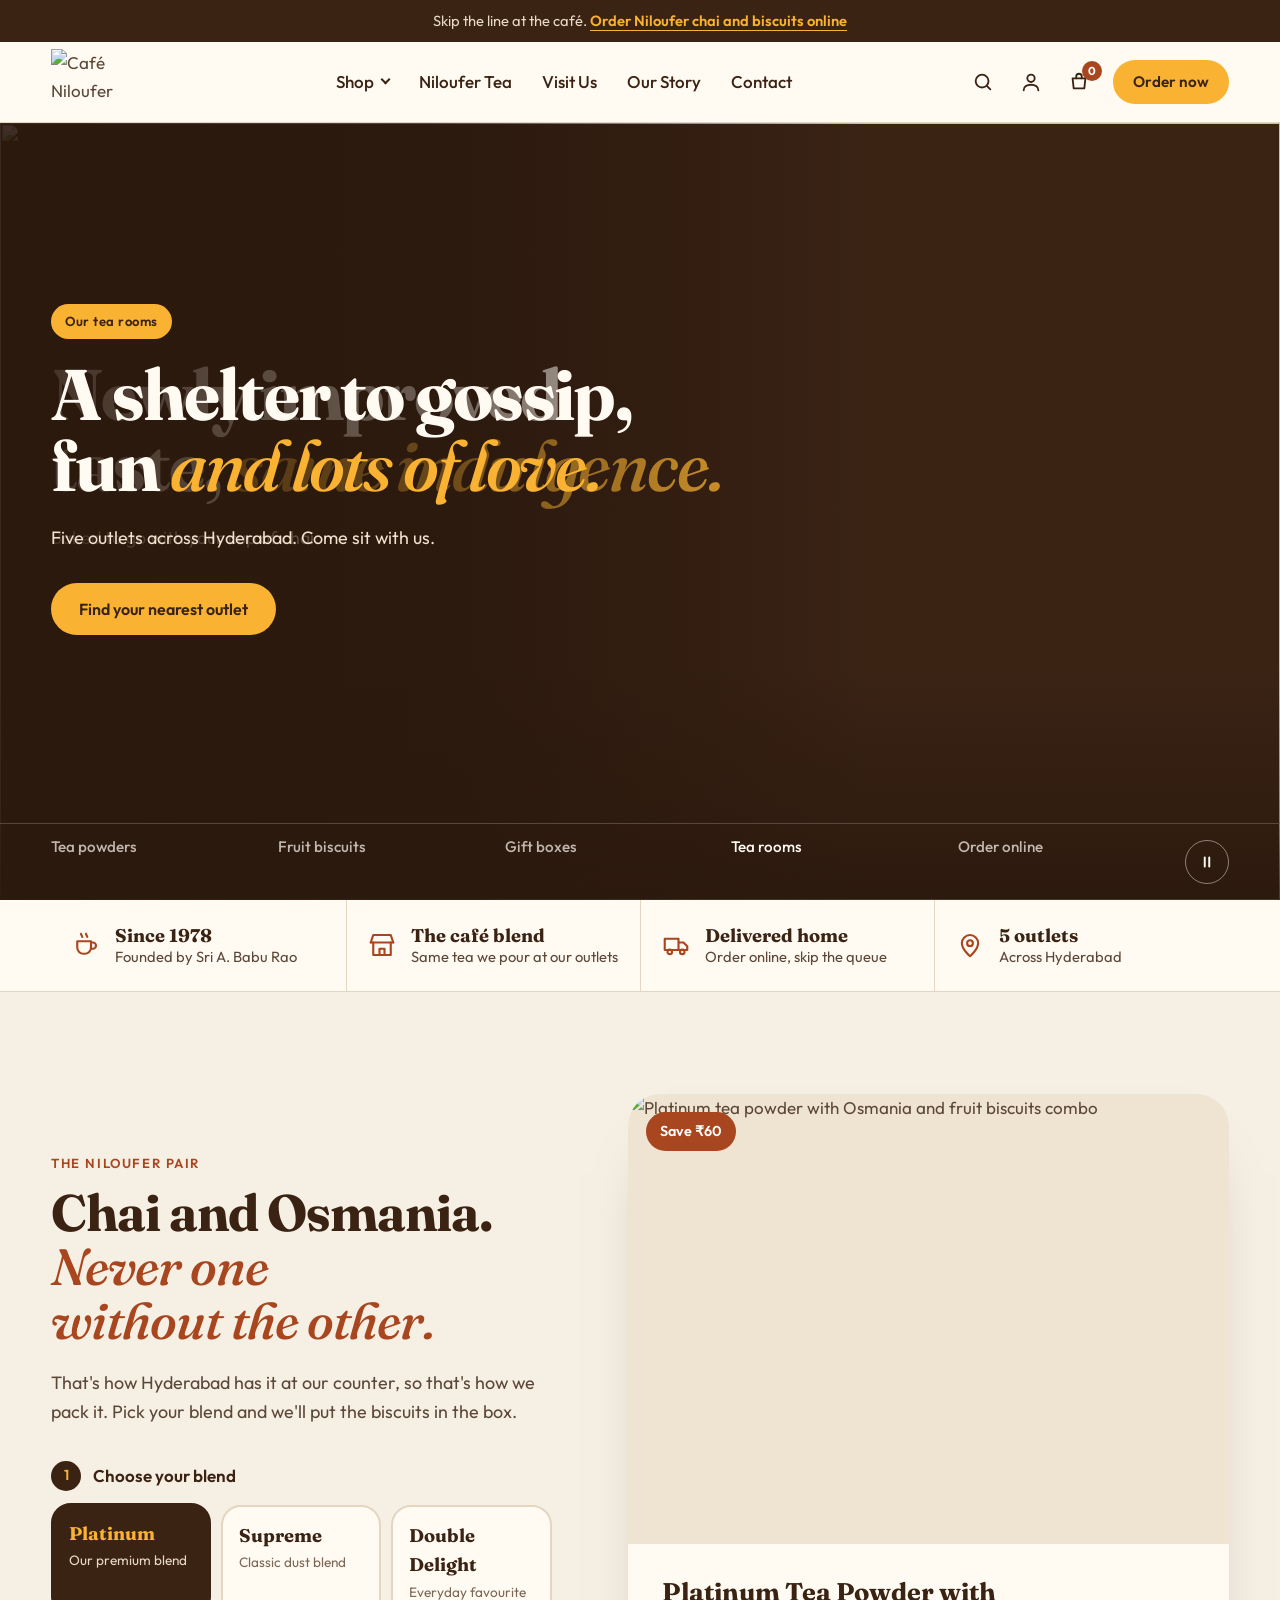
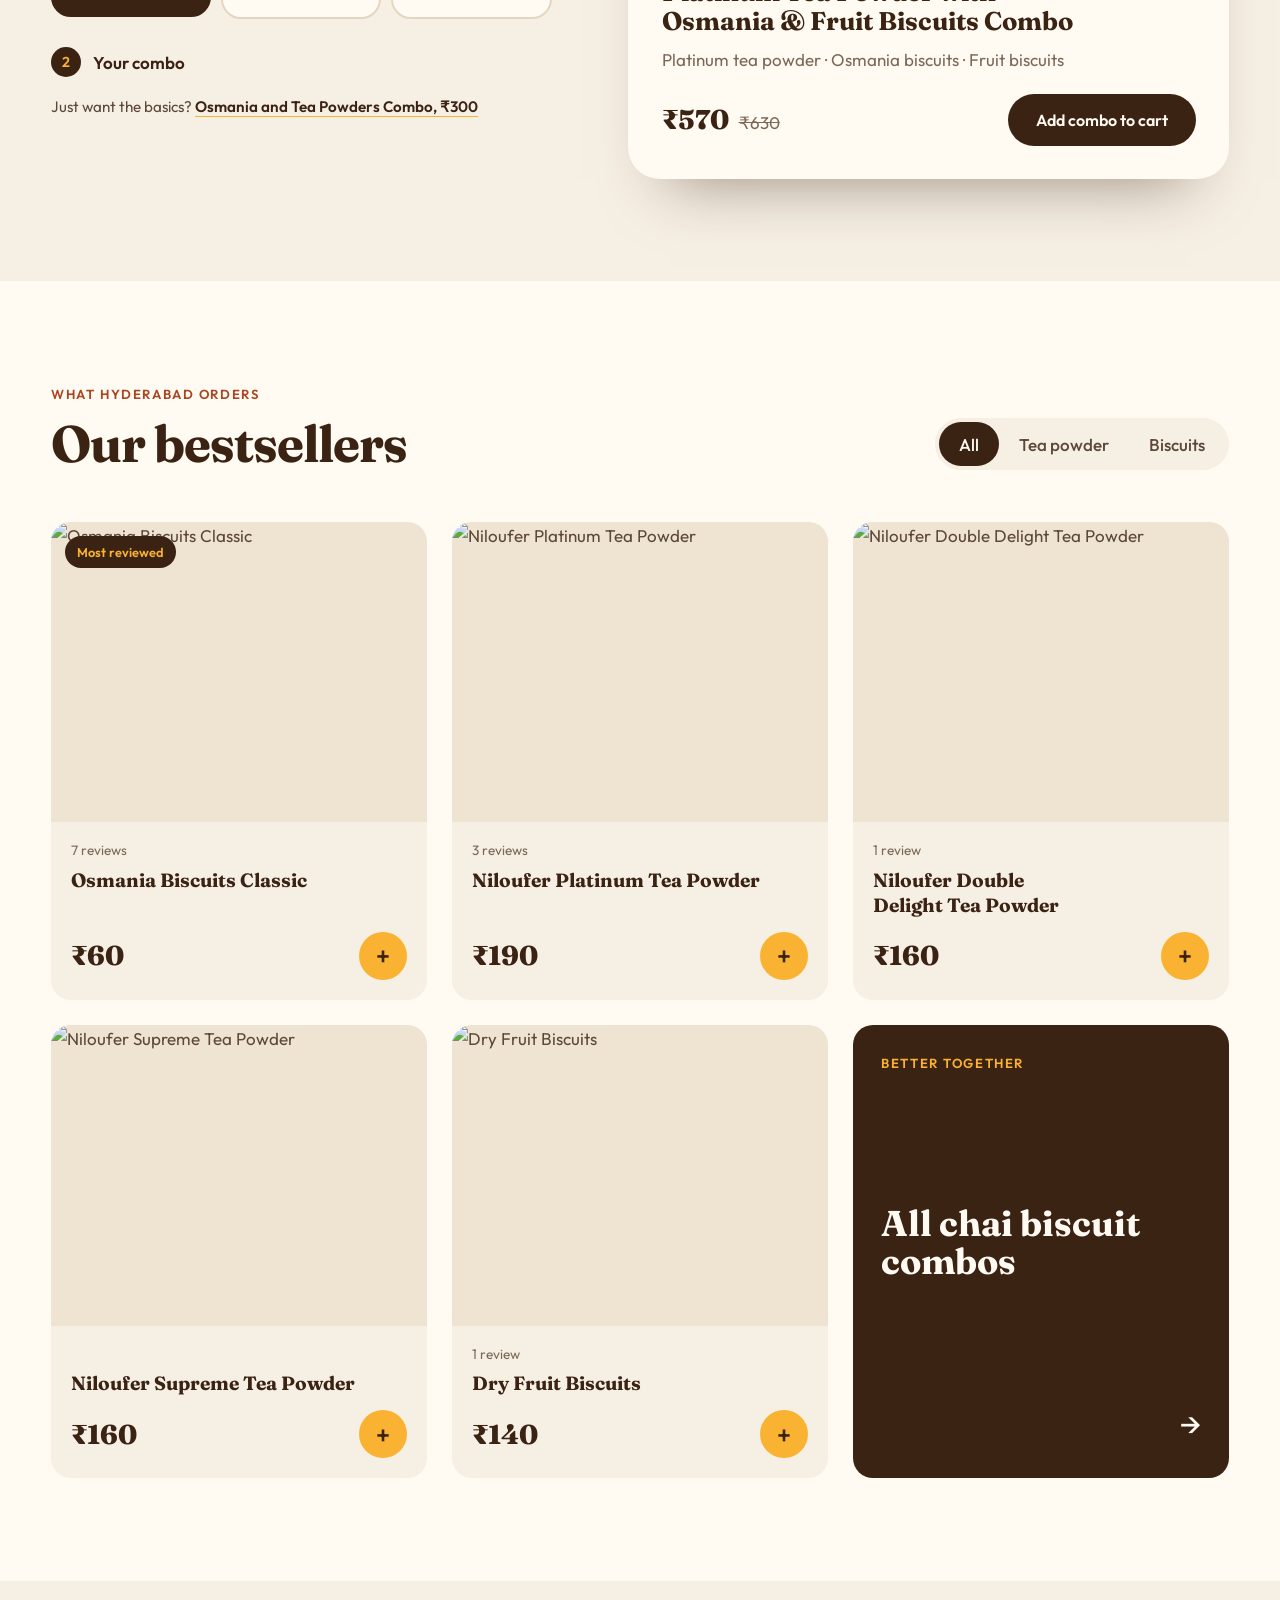
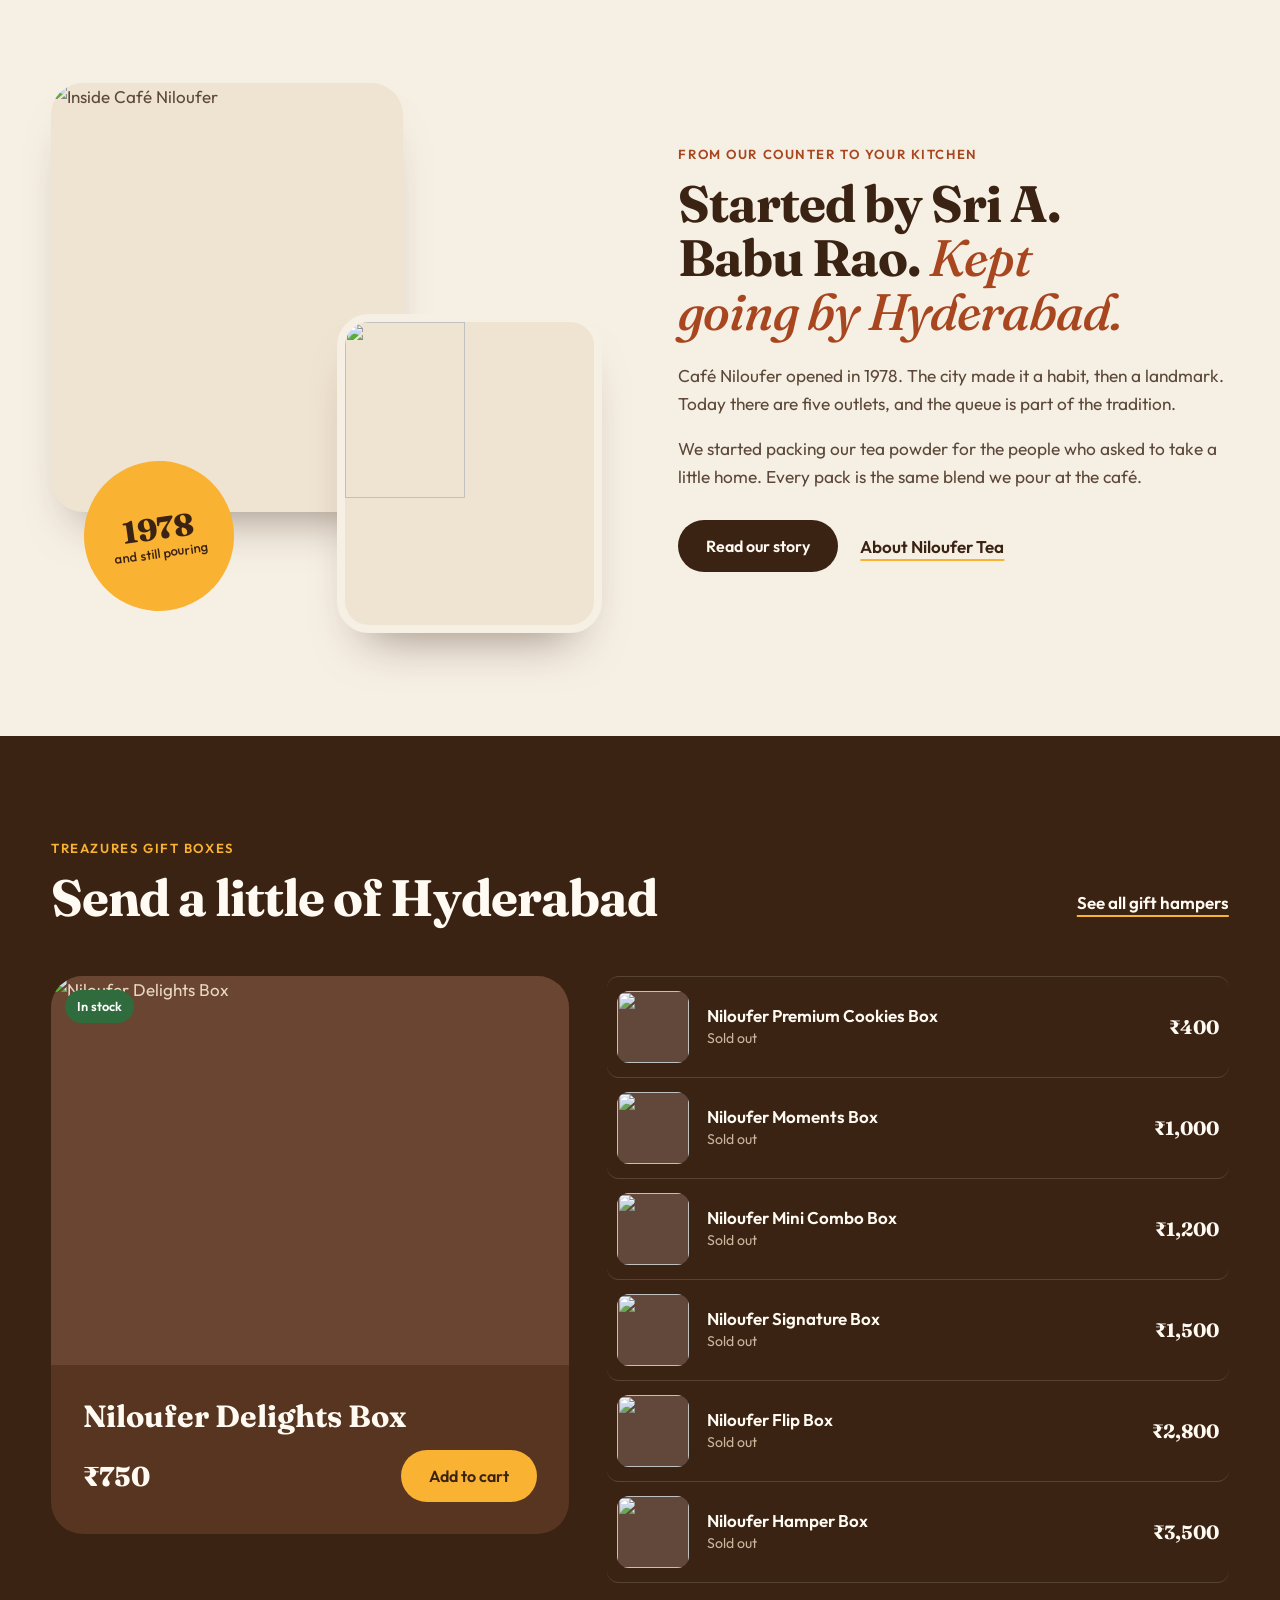
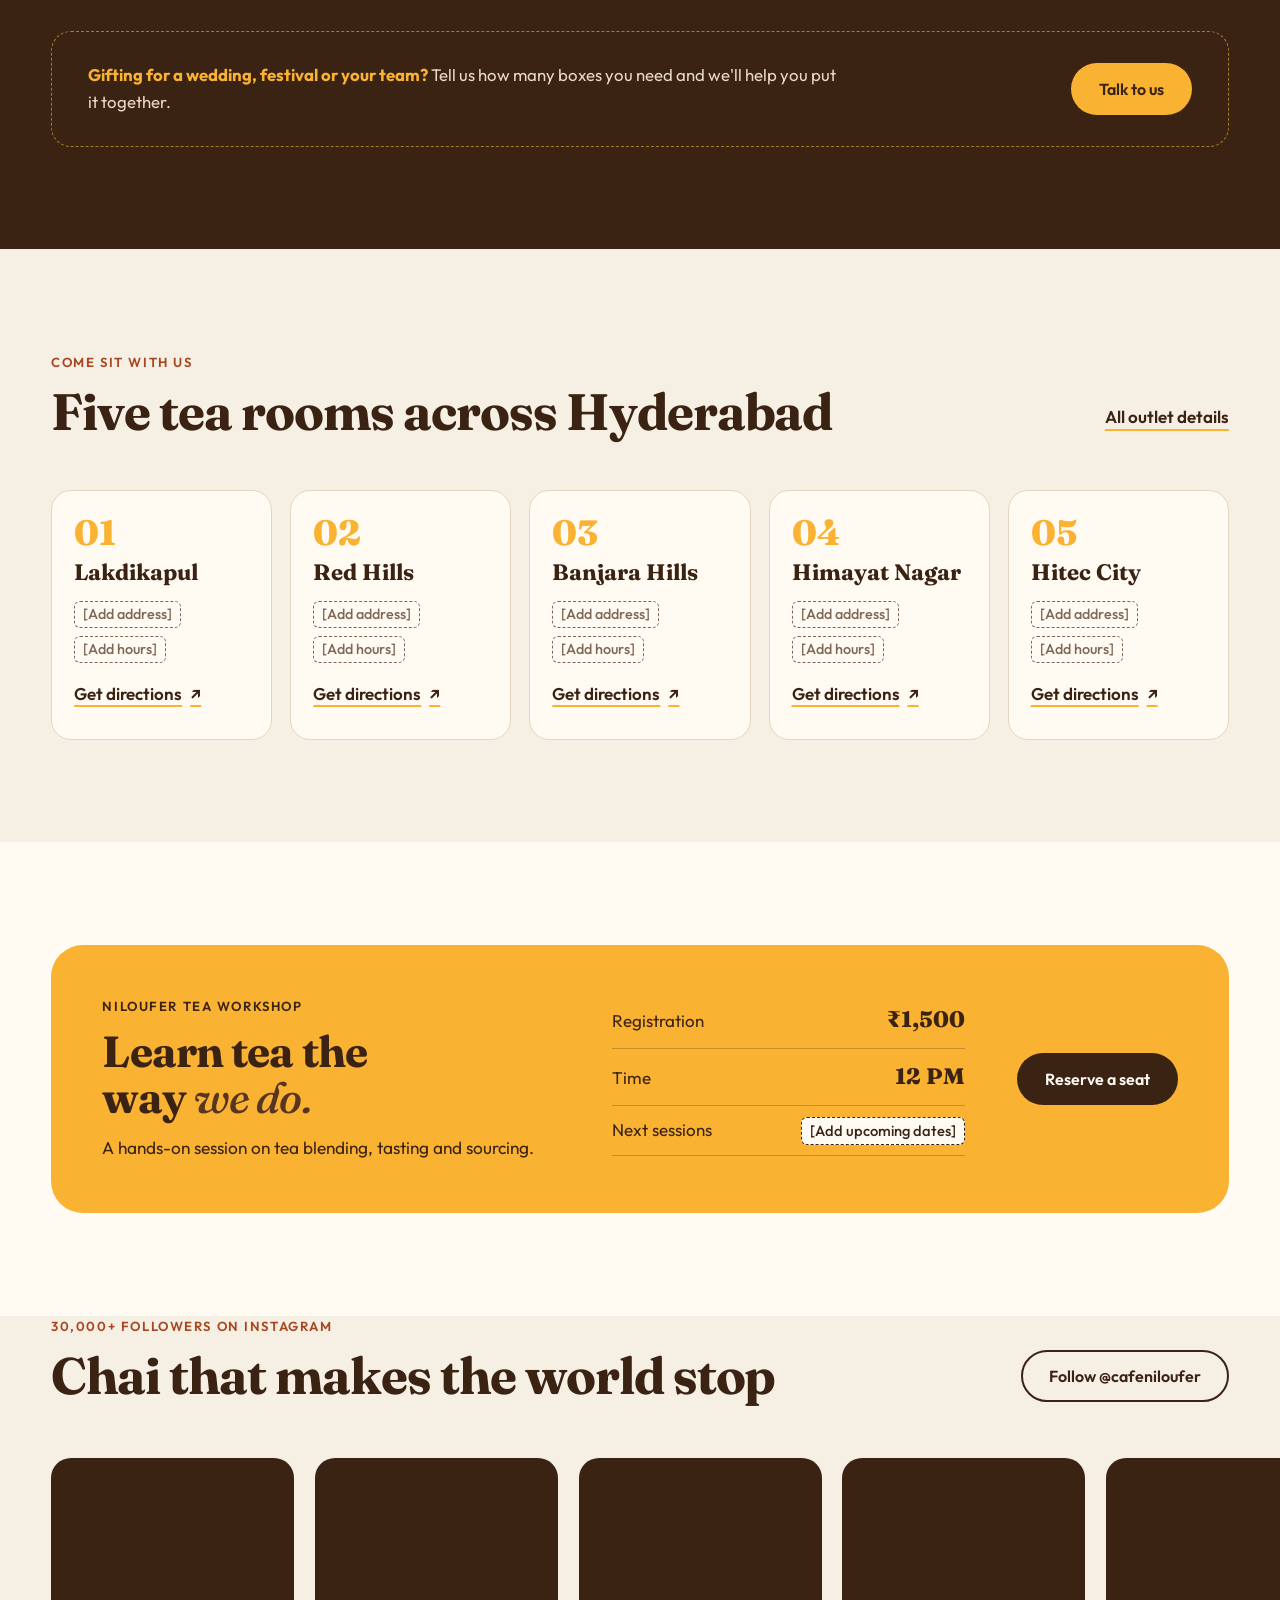
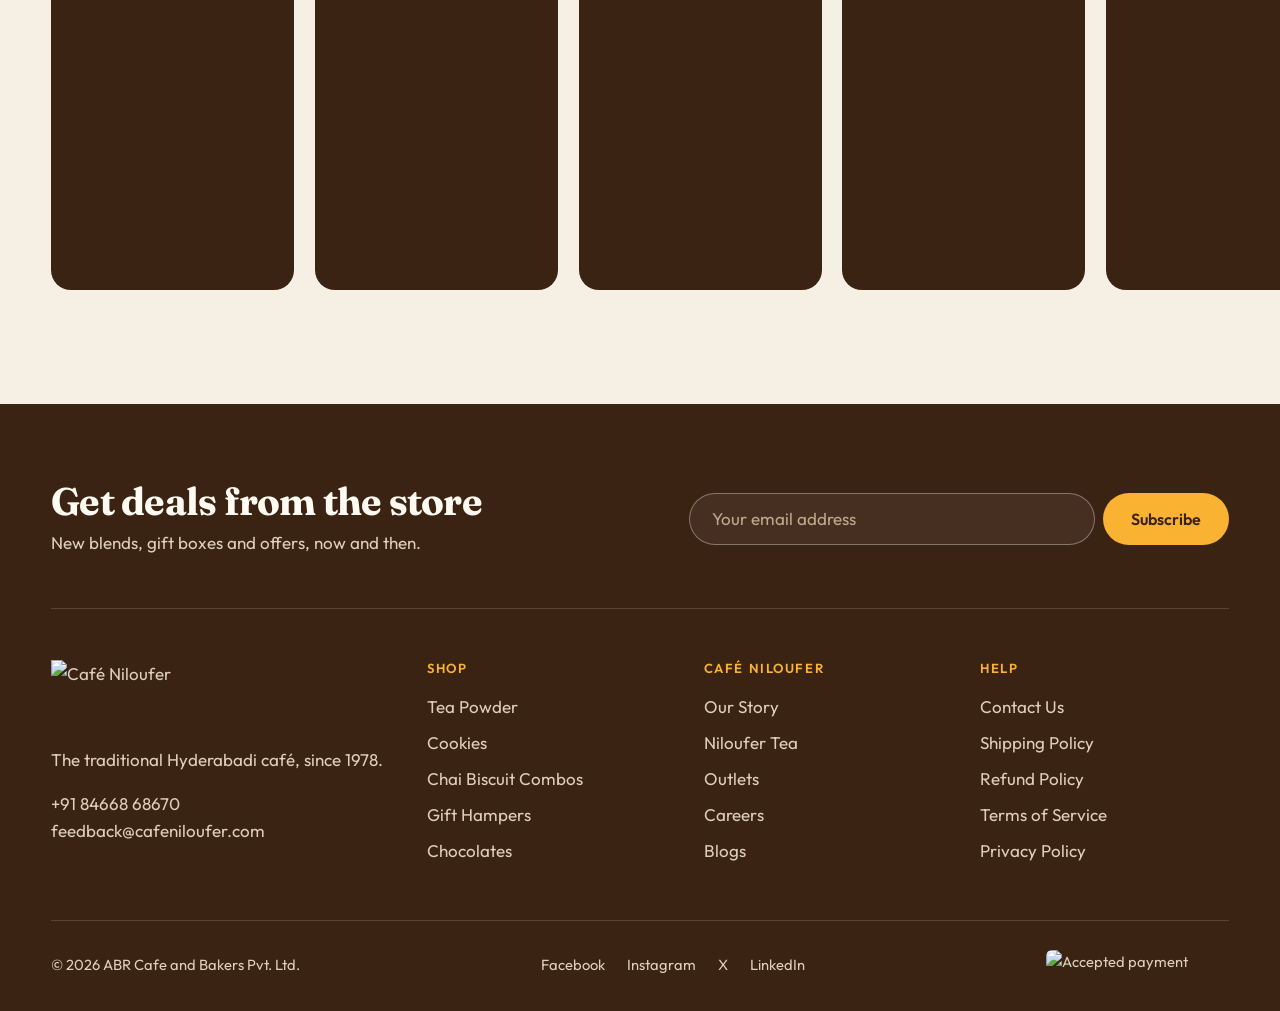
==== index-owner.html @ ec7a0978 "Add owner's cut homepage layout A sales-led homepage designed from the owner's point of view: warm c" ====
<!doctype html>
<html lang="en">
<head>
  <meta charset="utf-8">
  <meta name="viewport" content="width=device-width, initial-scale=1">
  <title>Café Niloufer – The Traditional Hyderabadi Café</title>
  <meta name="description" content="Niloufer tea powders, Osmania biscuits and gift boxes from Hyderabad's Café Niloufer. Order online for home delivery.">
  <meta name="theme-color" content="#3b2314">
  <link rel="preconnect" href="https://fonts.googleapis.com">
  <link rel="preconnect" href="https://fonts.gstatic.com" crossorigin>
  <link href="https://fonts.googleapis.com/css2?family=Fraunces:ital,opsz,wght@0,9..144,500;0,9..144,700;0,9..144,800;1,9..144,500&family=Outfit:wght@400;500;600;700&display=swap" rel="stylesheet">
  <link rel="stylesheet" href="css/style-owner.css">
  <script>document.documentElement.classList.add('js');</script>
</head>
<body>
<a class="skip-link" href="#main">Skip to content</a>

<!-- ======================================================
     SECTION: announcement   (Shopify: sections/announcement-bar.liquid)
     ====================================================== -->
<div class="announce">
  <p>Skip the line at the café. <a href="/collections/our-products">Order Niloufer chai and biscuits online</a></p>
</div>

<!-- ======================================================
     SECTION: header   (Shopify: sections/header.liquid)
     ====================================================== -->
<header class="site-header" id="siteHeader">
  <div class="wrap header-inner">
    <button class="icon-btn nav-toggle" id="navToggle" aria-label="Open menu" aria-expanded="false" aria-controls="primaryNav">
      <svg width="24" height="24" viewBox="0 0 24 24" fill="none" stroke="currentColor" stroke-width="2" stroke-linecap="round" aria-hidden="true"><path d="M4 7h16M4 12h16M4 17h10"/></svg>
    </button>

    <a class="logo" href="/" aria-label="Café Niloufer home">
      <img src="images/logo.png" data-remote="logo_360x_3a3f6a04-b109-4e88-97f9-b49ac4675c0d.png" data-w="360" alt="Café Niloufer" width="150" height="83">
    </a>

    <nav class="primary-nav" id="primaryNav" aria-label="Primary">
      <ul>
        <li class="has-sub">
          <a href="/collections/our-products">Shop</a>
          <ul class="sub">
            <li><a href="/collections/tea-powder">Tea Powder</a></li>
            <li><a href="/collections/cookies">Cookies</a></li>
            <li><a href="/collections/combo">Chai Biscuit Combos</a></li>
            <li><a href="/collections/gift-hampers">Gift Hampers</a></li>
            <li><a href="/collections/chocolates">Chocolates</a></li>
          </ul>
        </li>
        <li><a href="/pages/niloufer-tea">Niloufer Tea</a></li>
        <li><a href="/pages/outlets">Visit Us</a></li>
        <li><a href="/pages/about-cafe-niloufer">Our Story</a></li>
        <li><a href="/pages/contact-us">Contact</a></li>
      </ul>
    </nav>

    <div class="header-actions">
      <a class="icon-btn hide-sm" href="/search" aria-label="Search">
        <svg width="22" height="22" viewBox="0 0 24 24" fill="none" stroke="currentColor" stroke-width="2" stroke-linecap="round" aria-hidden="true"><circle cx="11" cy="11" r="7"/><path d="m20 20-3.5-3.5"/></svg>
      </a>
      <a class="icon-btn hide-sm" href="/account" aria-label="Account">
        <svg width="22" height="22" viewBox="0 0 24 24" fill="none" stroke="currentColor" stroke-width="2" stroke-linecap="round" aria-hidden="true"><circle cx="12" cy="8" r="4"/><path d="M4 21c0-4 3.6-6 8-6s8 2 8 6"/></svg>
      </a>
      <a class="icon-btn cart-btn" href="/cart" aria-label="Cart">
        <svg width="22" height="22" viewBox="0 0 24 24" fill="none" stroke="currentColor" stroke-width="2" stroke-linecap="round" stroke-linejoin="round" aria-hidden="true"><path d="M5 8h14l-1.2 11H6.2L5 8Z"/><path d="M9 8V6a3 3 0 0 1 6 0v2"/></svg>
        <span class="cart-count" id="cartCount" aria-live="polite">0</span>
      </a>
      <a class="btn btn-saffron btn-sm hide-sm" href="/collections/our-products">Order now</a>
    </div>
  </div>
</header>

<main id="main">

<!-- ======================================================
     SECTION: hero slider   (Shopify: sections/slideshow.liquid)
     Full width; height = screen height minus announcement + header.
     ====================================================== -->
<section class="hero" id="heroSlider" role="region" aria-roledescription="carousel" aria-label="Featured">
  <div class="slides">
    <article class="slide is-active" role="group" aria-roledescription="slide" aria-label="1 of 5">
      <div class="slide-bg"><img src="images/banner-tea.png" data-remote="NC_Web_1920x800_final.png" data-w="1920" alt="" width="1920" height="800"></div>
      <div class="wrap slide-copy">
        <p class="pill">Brewing since 1978</p>
        <h1 class="slide-title">The chai Hyderabad queues for, <em>now in your kitchen.</em></h1>
        <p class="lead">The same blend we pour at the café, packed for home. Pair it with Osmania biscuits and it's Niloufer at your table.</p>
        <div class="cta-row">
          <a class="btn btn-saffron" href="/collections/tea-powder">Shop tea powder</a>
          <a class="btn btn-ghost" href="#pair">Build a chai combo</a>
        </div>
      </div>
    </article>
    <article class="slide" role="group" aria-roledescription="slide" aria-label="2 of 5">
      <div class="slide-bg"><img src="images/banner-biscuits.jpg" data-remote="CF_Niloufer_fruit_biscuit_web_banner_301025.jpg" data-w="1920" alt="" loading="lazy" width="1920" height="800"></div>
      <div class="wrap slide-copy">
        <p class="pill">Fruit biscuits</p>
        <h2 class="slide-title">Newly improved taste, <em>same indulgence.</em></h2>
        <p class="lead">Baked to go with your cup of chai.</p>
        <div class="cta-row"><a class="btn btn-saffron" href="/collections/cookies">Shop biscuits</a></div>
      </div>
    </article>
    <article class="slide" role="group" aria-roledescription="slide" aria-label="3 of 5">
      <div class="slide-bg"><img src="images/banner-gifts.webp" data-remote="GIFT_BOX.webp" data-w="1920" alt="" loading="lazy" width="1920" height="800"></div>
      <div class="wrap slide-copy">
        <p class="pill">Treazures gift boxes</p>
        <h2 class="slide-title">Pleazures <em>of gifting.</em></h2>
        <p class="lead">Send a little of Hyderabad to someone you love.</p>
        <div class="cta-row"><a class="btn btn-saffron" href="/collections/gift-hampers">Shop gift hampers</a></div>
      </div>
    </article>
    <article class="slide" role="group" aria-roledescription="slide" aria-label="4 of 5">
      <div class="slide-bg"><img src="images/banner-tearoom.webp" data-remote="TEA_ROOMS_BANNER.webp" data-w="1920" alt="" loading="lazy" width="1920" height="800"></div>
      <div class="wrap slide-copy">
        <p class="pill">Our tea rooms</p>
        <h2 class="slide-title">A shelter to gossip, fun <em>and lots of love.</em></h2>
        <p class="lead">Five outlets across Hyderabad. Come sit with us.</p>
        <div class="cta-row"><a class="btn btn-saffron" href="#visit">Find your nearest outlet</a></div>
      </div>
    </article>
    <article class="slide" role="group" aria-roledescription="slide" aria-label="5 of 5">
      <div class="slide-bg"><img src="images/banner-order.webp" data-remote="ONLINE_ORDER.webp" data-w="1920" alt="" loading="lazy" width="1920" height="800"></div>
      <div class="wrap slide-copy">
        <p class="pill">Order online</p>
        <h2 class="slide-title">Skip the line, <em>order online.</em></h2>
        <p class="lead">Tea powders, biscuits and gift boxes, delivered home.</p>
        <div class="cta-row"><a class="btn btn-saffron" href="/collections/our-products">Shop everything</a></div>
      </div>
    </article>
  </div>

  <div class="hero-tabs">
    <div class="wrap hero-tabs-inner">
      <button class="hero-tab is-active" type="button" aria-current="true"><span class="bar"><i></i></span><b>Tea powders</b></button>
      <button class="hero-tab" type="button"><span class="bar"><i></i></span><b>Fruit biscuits</b></button>
      <button class="hero-tab" type="button"><span class="bar"><i></i></span><b>Gift boxes</b></button>
      <button class="hero-tab" type="button"><span class="bar"><i></i></span><b>Tea rooms</b></button>
      <button class="hero-tab" type="button"><span class="bar"><i></i></span><b>Order online</b></button>
      <button class="hero-pause" id="sliderPause" type="button" aria-pressed="false" aria-label="Pause slideshow">
        <svg class="ico-pause" width="18" height="18" viewBox="0 0 24 24" fill="none" stroke="currentColor" stroke-width="2.6" stroke-linecap="round" aria-hidden="true"><path d="M9 6v12M15 6v12"/></svg>
        <svg class="ico-play" width="18" height="18" viewBox="0 0 24 24" fill="currentColor" aria-hidden="true"><path d="M8 5.5v13l11-6.5z"/></svg>
      </button>
    </div>
  </div>
</section>

<!-- ======================================================
     SECTION: promise strip   (Shopify: sections/icon-strip.liquid)
     ====================================================== -->
<section class="promise">
  <ul class="wrap promise-list">
    <li>
      <svg width="30" height="30" viewBox="0 0 24 24" fill="none" stroke="currentColor" stroke-width="1.7" stroke-linecap="round" stroke-linejoin="round" aria-hidden="true"><path d="M5 9h11v5a5 5 0 0 1-5 5h-1a5 5 0 0 1-5-5V9Z"/><path d="M16 10h1.5a2.5 2.5 0 0 1 0 5H16"/><path d="M8 3c0 1.2 1 1.4 1 2.6M12 3c0 1.2 1 1.4 1 2.6"/></svg>
      <p><b>Since 1978</b><span>Founded by Sri A. Babu Rao</span></p>
    </li>
    <li>
      <svg width="30" height="30" viewBox="0 0 24 24" fill="none" stroke="currentColor" stroke-width="1.7" stroke-linecap="round" stroke-linejoin="round" aria-hidden="true"><path d="M3 10h18"/><path d="M5 10v10h14V10"/><path d="M3 10l2-6h14l2 6"/><path d="M10 20v-5h4v5"/></svg>
      <p><b>The café blend</b><span>Same tea we pour at our outlets</span></p>
    </li>
    <li>
      <svg width="30" height="30" viewBox="0 0 24 24" fill="none" stroke="currentColor" stroke-width="1.7" stroke-linecap="round" stroke-linejoin="round" aria-hidden="true"><path d="M3 7h11v9H3zM14 10h4l3 3v3h-7"/><circle cx="7" cy="17.5" r="1.8"/><circle cx="17" cy="17.5" r="1.8"/></svg>
      <p><b>Delivered home</b><span>Order online, skip the queue</span></p>
    </li>
    <li>
      <svg width="30" height="30" viewBox="0 0 24 24" fill="none" stroke="currentColor" stroke-width="1.7" stroke-linecap="round" stroke-linejoin="round" aria-hidden="true"><path d="M12 21s-6.5-5.6-6.5-10.5a6.5 6.5 0 0 1 13 0C18.5 15.4 12 21 12 21Z"/><circle cx="12" cy="10.5" r="2.3"/></svg>
      <p><b>5 outlets</b><span>Across Hyderabad</span></p>
    </li>
  </ul>
</section>

<!-- ======================================================
     SECTION: pair your chai   (Shopify: sections/combo-builder.liquid)
     Pick a blend; the matching combo appears with its price.
     ====================================================== -->
<section class="section pair" id="pair">
  <div class="wrap pair-grid">
    <div class="pair-copy">
      <p class="kicker">The Niloufer pair</p>
      <h2>Chai and Osmania. <em>Never one without the other.</em></h2>
      <p class="lead">That's how Hyderabad has it at our counter, so that's how we pack it. Pick your blend and we'll put the biscuits in the box.</p>

      <p class="step-label" id="blendLabel"><span>1</span> Choose your blend</p>
      <div class="blend-picker" role="radiogroup" aria-labelledby="blendLabel">
        <button type="button" class="blend is-active" role="radio" aria-checked="true" data-combo="0">
          <b>Platinum</b><span>Our premium blend</span>
        </button>
        <button type="button" class="blend" role="radio" aria-checked="false" data-combo="1">
          <b>Supreme</b><span>Classic dust blend</span>
        </button>
        <button type="button" class="blend" role="radio" aria-checked="false" data-combo="1">
          <b>Double Delight</b><span>Everyday favourite</span>
        </button>
      </div>
      <p class="step-label"><span>2</span> Your combo</p>
      <p class="pair-alt">Just want the basics? <a href="/products/combo-1">Osmania and Tea Powders Combo, ₹300</a></p>
    </div>

    <div class="pair-result" aria-live="polite">
      <article class="combo is-active">
        <a class="combo-media" href="/products/combo-2"><img src="images/combo-platinum.png" data-remote="Combo2_Final.png" alt="Platinum tea powder with Osmania and fruit biscuits combo" loading="lazy" width="800" height="800"><span class="save">Save ₹60</span></a>
        <div class="combo-body">
          <h3><a href="/products/combo-2">Platinum Tea Powder with Osmania &amp; Fruit Biscuits Combo</a></h3>
          <p class="combo-includes">Platinum tea powder · Osmania biscuits · Fruit biscuits</p>
          <div class="combo-buy">
            <p class="price"><b>₹570</b> <s>₹630</s></p>
            <button type="button" class="btn btn-tea add-to-cart">Add combo to cart</button>
          </div>
        </div>
      </article>
      <article class="combo" hidden>
        <a class="combo-media" href="/products/combo-3"><img src="images/combo-supreme.png" data-remote="Combo3_supreme.png" alt="Supreme or Double Delight tea powder with Osmania and fruit biscuits combo" loading="lazy" width="800" height="800"><span class="save">Save ₹60</span></a>
        <div class="combo-body">
          <h3><a href="/products/combo-3">Supreme / Double Delight Tea Powder with Osmania &amp; Fruit Biscuits Combo</a></h3>
          <p class="combo-includes">Supreme or Double Delight tea powder · Osmania biscuits · Fruit biscuits</p>
          <div class="combo-buy">
            <p class="price"><b>₹520</b> <s>₹580</s></p>
            <button type="button" class="btn btn-tea add-to-cart">Add combo to cart</button>
          </div>
        </div>
      </article>
    </div>
  </div>
</section>

<!-- ======================================================
     SECTION: bestsellers   (Shopify: sections/featured-collection.liquid)
     Each .product = snippets/product-card.liquid
     ====================================================== -->
<section class="section section-cream" id="bestsellers">
  <div class="wrap">
    <div class="head">
      <div>
        <p class="kicker">What Hyderabad orders</p>
        <h2>Our bestsellers</h2>
      </div>
      <div class="tabs" role="group" aria-label="Filter bestsellers">
        <button type="button" class="tab is-active" data-filter="all" aria-pressed="true">All</button>
        <button type="button" class="tab" data-filter="tea" aria-pressed="false">Tea powder</button>
        <button type="button" class="tab" data-filter="biscuits" aria-pressed="false">Biscuits</button>
      </div>
    </div>

    <ul class="product-grid" id="productGrid">
      <li class="product" data-cat="biscuits">
        <a class="product-media" href="/products/osmania-biscuits"><img src="images/osmania-biscuits.webp" data-remote="p0qzdfdmgume7hkc4ddv.webp" alt="Osmania Biscuits Classic" loading="lazy" width="600" height="600"><span class="tag">Most reviewed</span></a>
        <div class="product-body">
          <p class="reviews">7 reviews</p>
          <h3><a href="/products/osmania-biscuits">Osmania Biscuits Classic</a></h3>
          <div class="buy"><p class="price"><b>₹60</b></p><button type="button" class="add add-to-cart" aria-label="Add Osmania Biscuits Classic to cart">+</button></div>
        </div>
      </li>
      <li class="product" data-cat="tea">
        <a class="product-media" href="/products/niloufer-platinum-tea-powder"><img src="images/tea-platinum.webp" data-remote="Niloufer_Platinum_Tea_Powder.webp" alt="Niloufer Platinum Tea Powder" loading="lazy" width="600" height="600"></a>
        <div class="product-body">
          <p class="reviews">3 reviews</p>
          <h3><a href="/products/niloufer-platinum-tea-powder">Niloufer Platinum Tea Powder</a></h3>
          <div class="buy"><p class="price"><b>₹190</b></p><button type="button" class="add add-to-cart" aria-label="Add Niloufer Platinum Tea Powder to cart">+</button></div>
        </div>
      </li>
      <li class="product" data-cat="tea">
        <a class="product-media" href="/products/niloufer-double-delight-tea-powder"><img src="images/tea-double-delight.webp" data-remote="Niloufer_Double_Delight_Tea_Powder.webp" alt="Niloufer Double Delight Tea Powder" loading="lazy" width="600" height="600"></a>
        <div class="product-body">
          <p class="reviews">1 review</p>
          <h3><a href="/products/niloufer-double-delight-tea-powder">Niloufer Double Delight Tea Powder</a></h3>
          <div class="buy"><p class="price"><b>₹160</b></p><button type="button" class="add add-to-cart" aria-label="Add Niloufer Double Delight Tea Powder to cart">+</button></div>
        </div>
      </li>
      <li class="product" data-cat="tea">
        <a class="product-media" href="/products/niloufer-supreme-dust-tea-powder"><img src="images/tea-supreme.webp" data-remote="Niloufer_Supreme_Tea_Powder_front.webp" alt="Niloufer Supreme Tea Powder" loading="lazy" width="600" height="600"></a>
        <div class="product-body">
          <p class="reviews">&nbsp;</p>
          <h3><a href="/products/niloufer-supreme-dust-tea-powder">Niloufer Supreme Tea Powder</a></h3>
          <div class="buy"><p class="price"><b>₹160</b></p><button type="button" class="add add-to-cart" aria-label="Add Niloufer Supreme Tea Powder to cart">+</button></div>
        </div>
      </li>
      <li class="product" data-cat="biscuits">
        <a class="product-media" href="/products/dry-fruit-biscuits"><img src="images/dry-fruit-biscuits.webp" data-remote="DryFruitBiscuits.webp" alt="Dry Fruit Biscuits" loading="lazy" width="600" height="600"></a>
        <div class="product-body">
          <p class="reviews">1 review</p>
          <h3><a href="/products/dry-fruit-biscuits">Dry Fruit Biscuits</a></h3>
          <div class="buy"><p class="price"><b>₹140</b></p><button type="button" class="add add-to-cart" aria-label="Add Dry Fruit Biscuits to cart">+</button></div>
        </div>
      </li>
      <li class="product product-cta" data-cat="all">
        <a href="/collections/combo">
          <span class="kicker">Better together</span>
          <b>All chai biscuit combos</b>
          <span class="arrow" aria-hidden="true">→</span>
        </a>
      </li>
    </ul>
  </div>
</section>

<!-- ======================================================
     SECTION: our story   (Shopify: sections/story.liquid)
     ====================================================== -->
<section class="section story">
  <div class="wrap story-grid">
    <div class="story-photos">
      <img class="sp1" src="images/story-2.png" data-remote="Frame_14.png" alt="Inside Café Niloufer" loading="lazy" width="323" height="405">
      <img class="sp2" src="images/story-1.png" data-remote="Frame_15.png" alt="" loading="lazy" width="323" height="405">
      <p class="story-badge"><b>1978</b><span>and still pouring</span></p>
    </div>
    <div class="story-copy">
      <p class="kicker">From our counter to your kitchen</p>
      <h2>Started by Sri A. Babu Rao. <em>Kept going by Hyderabad.</em></h2>
      <p>Café Niloufer opened in 1978. The city made it a habit, then a landmark. Today there are five outlets, and the queue is part of the tradition.</p>
      <p>We started packing our tea powder for the people who asked to take a little home. Every pack is the same blend we pour at the café.</p>
      <div class="cta-row">
        <a class="btn btn-tea" href="/pages/about-cafe-niloufer">Read our story</a>
        <a class="text-link" href="/pages/niloufer-tea">About Niloufer Tea</a>
      </div>
    </div>
  </div>
</section>

<!-- ======================================================
     SECTION: gifting   (Shopify: sections/gifting.liquid, gift-hampers)
     ====================================================== -->
<section class="section section-tea gifting">
  <div class="wrap">
    <div class="head head-light">
      <div>
        <p class="kicker">Treazures gift boxes</p>
        <h2>Send a little of Hyderabad</h2>
      </div>
      <a class="text-link text-link-light" href="/collections/gift-hampers">See all gift hampers</a>
    </div>

    <div class="gift-grid">
      <article class="gift-hero">
        <a class="gift-hero-media" href="/products/niloufer-delights-box"><img src="images/gift-delights.webp" data-remote="DelightsBox_Hires_800x_1d683445-12c7-41b7-adcd-f24d6c4b3e09.webp" alt="Niloufer Delights Box" loading="lazy" width="800" height="800"><span class="tag tag-ok">In stock</span></a>
        <div class="gift-hero-body">
          <h3><a href="/products/niloufer-delights-box">Niloufer Delights Box</a></h3>
          <div class="buy"><p class="price"><b>₹750</b></p><button type="button" class="btn btn-saffron add-to-cart">Add to cart</button></div>
        </div>
      </article>

      <ul class="gift-list">
        <li><a class="gift-row" href="/products/niloufer-mini-combo-box-copy"><img src="images/gift-premium-cookies.webp" data-remote="premco2.webp" data-w="300" alt="" loading="lazy" width="120" height="120"><span><b>Niloufer Premium Cookies Box</b><i>Sold out</i></span><em>₹400</em></a></li>
        <li><a class="gift-row" href="/products/niloufer-moments-box"><img src="images/gift-moments.webp" data-remote="moments1.webp" data-w="300" alt="" loading="lazy" width="120" height="120"><span><b>Niloufer Moments Box</b><i>Sold out</i></span><em>₹1,000</em></a></li>
        <li><a class="gift-row" href="/products/niloufer-mini-combo-box"><img src="images/gift-mini-combo.webp" data-remote="minic1.webp" data-w="300" alt="" loading="lazy" width="120" height="120"><span><b>Niloufer Mini Combo Box</b><i>Sold out</i></span><em>₹1,200</em></a></li>
        <li><a class="gift-row" href="/products/niloufer-signature-box"><img src="images/gift-signature.webp" data-remote="SignatureBox_Hires_800x_bc8c926b-0362-4656-8bd1-b0b54046f249.webp" data-w="300" alt="" loading="lazy" width="120" height="120"><span><b>Niloufer Signature Box</b><i>Sold out</i></span><em>₹1,500</em></a></li>
        <li><a class="gift-row" href="/products/niloufer-flip-box"><img src="images/gift-flip.webp" data-remote="flip1.webp" data-w="300" alt="" loading="lazy" width="120" height="120"><span><b>Niloufer Flip Box</b><i>Sold out</i></span><em>₹2,800</em></a></li>
        <li><a class="gift-row" href="/products/niloufer-hamper-box"><img src="images/gift-hamper.webp" data-remote="hamper1.webp" data-w="300" alt="" loading="lazy" width="120" height="120"><span><b>Niloufer Hamper Box</b><i>Sold out</i></span><em>₹3,500</em></a></li>
      </ul>
    </div>

    <div class="bulk">
      <p><b>Gifting for a wedding, festival or your team?</b> Tell us how many boxes you need and we'll help you put it together.</p>
      <a class="btn btn-saffron" href="/pages/contact-us">Talk to us</a>
    </div>
  </div>
</section>

<!-- ======================================================
     SECTION: visit us   (Shopify: sections/outlets.liquid)
     Addresses and hours are not on the current site: fill each placeholder.
     ====================================================== -->
<section class="section visit" id="visit">
  <div class="wrap">
    <div class="head">
      <div>
        <p class="kicker">Come sit with us</p>
        <h2>Five tea rooms across Hyderabad</h2>
      </div>
      <a class="text-link" href="/pages/outlets">All outlet details</a>
    </div>

    <ul class="outlets">
      <li class="outlet">
        <p class="outlet-no">01</p>
        <h3>Lakdikapul</h3>
        <p class="todo">[Add address]</p>
        <p class="todo">[Add hours]</p>
        <a class="directions" href="https://www.google.com/maps/search/?api=1&amp;query=Cafe+Niloufer+Lakdikapul+Hyderabad" target="_blank" rel="noopener">Get directions</a>
      </li>
      <li class="outlet">
        <p class="outlet-no">02</p>
        <h3>Red Hills</h3>
        <p class="todo">[Add address]</p>
        <p class="todo">[Add hours]</p>
        <a class="directions" href="https://www.google.com/maps/search/?api=1&amp;query=Cafe+Niloufer+Red+Hills+Hyderabad" target="_blank" rel="noopener">Get directions</a>
      </li>
      <li class="outlet">
        <p class="outlet-no">03</p>
        <h3>Banjara Hills</h3>
        <p class="todo">[Add address]</p>
        <p class="todo">[Add hours]</p>
        <a class="directions" href="https://www.google.com/maps/search/?api=1&amp;query=Cafe+Niloufer+Banjara+Hills+Hyderabad" target="_blank" rel="noopener">Get directions</a>
      </li>
      <li class="outlet">
        <p class="outlet-no">04</p>
        <h3>Himayat Nagar</h3>
        <p class="todo">[Add address]</p>
        <p class="todo">[Add hours]</p>
        <a class="directions" href="https://www.google.com/maps/search/?api=1&amp;query=Cafe+Niloufer+Himayat+Nagar+Hyderabad" target="_blank" rel="noopener">Get directions</a>
      </li>
      <li class="outlet">
        <p class="outlet-no">05</p>
        <h3>Hitec City</h3>
        <p class="todo">[Add address]</p>
        <p class="todo">[Add hours]</p>
        <a class="directions" href="https://www.google.com/maps/search/?api=1&amp;query=Cafe+Niloufer+Hitec+City+Hyderabad" target="_blank" rel="noopener">Get directions</a>
      </li>
    </ul>
  </div>
</section>

<!-- ======================================================
     SECTION: tea workshop   (Shopify: sections/workshop.liquid)
     ====================================================== -->
<section class="section section-cream">
  <div class="wrap">
    <div class="workshop">
      <div class="workshop-copy">
        <p class="kicker">Niloufer Tea Workshop</p>
        <h2>Learn tea the way <em>we do.</em></h2>
        <p>A hands-on session on tea blending, tasting and sourcing.</p>
      </div>
      <ul class="workshop-facts">
        <li><span>Registration</span><b>₹1,500</b></li>
        <li><span>Time</span><b>12 PM</b></li>
        <li><span>Next sessions</span><b class="todo">[Add upcoming dates]</b></li>
      </ul>
      <a class="btn btn-tea" href="/pages/tea-workshop">Reserve a seat</a>
    </div>
  </div>
</section>

<!-- ======================================================
     SECTION: reels   (Shopify: sections/video-reels.liquid)
     Videos stream muted from the store's Shopify CDN.
     ====================================================== -->
<section class="section reels">
  <div class="wrap">
    <div class="head">
      <div>
        <p class="kicker">30,000+ followers on Instagram</p>
        <h2>Chai that makes the world stop</h2>
      </div>
      <a class="btn btn-outline" href="https://instagram.com/cafeniloufer" target="_blank" rel="noopener">Follow @cafeniloufer</a>
    </div>
  </div>
  <ul class="reel-rail" tabindex="0" aria-label="Reels">
    <li><video class="reel" src="https://cdn.shopify.com/videos/c/o/v/871a929974e74d28b8a25bc37b8aa121.mp4" muted loop playsinline preload="metadata" aria-label="Café Niloufer reel 1"></video></li>
    <li><video class="reel" src="https://cdn.shopify.com/videos/c/o/v/c5cc48135465484594ba225d9385c2f6.mp4" muted loop playsinline preload="metadata" aria-label="Café Niloufer reel 2"></video></li>
    <li><video class="reel" src="https://cdn.shopify.com/videos/c/o/v/4848a76bdaad4c74bbf25155cf649064.mp4" muted loop playsinline preload="metadata" aria-label="Café Niloufer reel 3"></video></li>
    <li><video class="reel" src="https://cdn.shopify.com/videos/c/o/v/c1b2de1c08d44017b98b6b99db3dd102.mp4" muted loop playsinline preload="metadata" aria-label="Café Niloufer reel 4"></video></li>
    <li><video class="reel" src="https://cdn.shopify.com/videos/c/o/v/f989122980754f1e8ee32541cb2808a5.mp4" muted loop playsinline preload="metadata" aria-label="Café Niloufer reel 5"></video></li>
  </ul>
</section>

</main>

<!-- ======================================================
     SECTION: footer   (Shopify: sections/footer.liquid)
     ====================================================== -->
<footer class="site-footer">
  <div class="wrap">
    <div class="footer-news">
      <div>
        <h2>Get deals from the store</h2>
        <p>New blends, gift boxes and offers, now and then.</p>
      </div>
      <form class="newsletter-form" action="#" method="post">
        <label class="sr-only" for="nlEmail">Email address</label>
        <input id="nlEmail" type="email" name="email" placeholder="Your email address" autocomplete="email" required>
        <button class="btn btn-saffron" type="submit">Subscribe</button>
      </form>
    </div>

    <div class="footer-cols">
      <div class="footer-brand">
        <img src="images/logo.png" data-remote="logo_360x_3a3f6a04-b109-4e88-97f9-b49ac4675c0d.png" data-w="360" alt="Café Niloufer" loading="lazy" width="150" height="83">
        <p>The traditional Hyderabadi café, since 1978.</p>
        <p><a href="tel:+918466868670">+91 84668 68670</a><br><a href="mailto:feedback@cafeniloufer.com">feedback@cafeniloufer.com</a></p>
      </div>
      <nav aria-label="Shop">
        <h3>Shop</h3>
        <ul>
          <li><a href="/collections/tea-powder">Tea Powder</a></li>
          <li><a href="/collections/cookies">Cookies</a></li>
          <li><a href="/collections/combo">Chai Biscuit Combos</a></li>
          <li><a href="/collections/gift-hampers">Gift Hampers</a></li>
          <li><a href="/collections/chocolates">Chocolates</a></li>
        </ul>
      </nav>
      <nav aria-label="Café Niloufer">
        <h3>Café Niloufer</h3>
        <ul>
          <li><a href="/pages/about-cafe-niloufer">Our Story</a></li>
          <li><a href="/pages/niloufer-tea">Niloufer Tea</a></li>
          <li><a href="/pages/outlets">Outlets</a></li>
          <li><a href="/pages/careers">Careers</a></li>
          <li><a href="/blogs/news">Blogs</a></li>
        </ul>
      </nav>
      <nav aria-label="Help">
        <h3>Help</h3>
        <ul>
          <li><a href="/pages/contact-us">Contact Us</a></li>
          <li><a href="/policies/shipping-policy">Shipping Policy</a></li>
          <li><a href="/policies/refund-policy">Refund Policy</a></li>
          <li><a href="/policies/terms-of-service">Terms of Service</a></li>
          <li><a href="/policies/privacy-policy">Privacy Policy</a></li>
        </ul>
      </nav>
    </div>

    <div class="footer-bottom">
      <p>© 2026 ABR Cafe and Bakers Pvt. Ltd.</p>
      <ul class="social">
        <li><a href="https://facebook.com/Cafeniloufer" target="_blank" rel="noopener">Facebook</a></li>
        <li><a href="https://instagram.com/cafeniloufer" target="_blank" rel="noopener">Instagram</a></li>
        <li><a href="https://twitter.com/cafe_niloufer" target="_blank" rel="noopener">X</a></li>
        <li><a href="https://linkedin.com/company/café-niloufer" target="_blank" rel="noopener">LinkedIn</a></li>
      </ul>
      <img class="payments" src="images/payment.jpg" data-remote="payment.jpg" data-w="462" alt="Accepted payment methods" loading="lazy" width="231" height="38">
    </div>
  </div>
</footer>

<!-- Phones: order bar that appears once the hero has scrolled away -->
<div class="order-bar" id="orderBar" aria-hidden="true">
  <a class="btn btn-saffron" href="/collections/our-products" tabindex="-1">Order chai &amp; biscuits</a>
  <a class="order-bar-cart" href="/cart" tabindex="-1">Cart (<span id="cartCountBar">0</span>)</a>
</div>

<!-- "Added to cart" message -->
<div class="toast" id="toast" role="status" aria-live="polite"></div>

<script src="js/main-owner.js"></script>
</body>
</html>
---- css/style-owner.css ----
/* ==========================================================
   Café Niloufer — homepage "owner's cut" (static HTML prototype for Shopify)
   Direction: designed the way the owner would run it. Warm chai
   colours, the logo's saffron for every buy button, and a page
   ordered by what sells: the café blend, the chai + Osmania pair,
   bestsellers, gifting, then the outlets.
   Tokens map 1:1 to theme settings (config/settings_schema.json)
   ========================================================== */

:root {
  --milk: #f6efe4;         /* page ground: milky chai */
  --cream: #fffaf2;        /* cards and alternate sections */
  --tea: #3b2314;          /* deep brewed tea: headings, dark sections */
  --tea-2: #573521;
  --text: #5c4838;         /* body text */
  --muted: #7d6856;
  --saffron: #f9b231;      /* brand colour: every buy button */
  --saffron-deep: #e39b14;
  --terracotta: #a8461f;   /* prices and savings */
  --leaf: #2f6b3c;         /* in stock */
  --line: #e4d6c1;

  --font-display: "Fraunces", Georgia, "Times New Roman", serif;
  --font-body: "Outfit", "Segoe UI", Helvetica, Arial, sans-serif;

  --radius-s: 12px;
  --radius-m: 20px;
  --radius-l: 32px;
  --container: 100%;       /* full width; set a px value (e.g. 1440px) to cap it */
  --gutter: clamp(18px, 4vw, 72px);
  --section: clamp(64px, 8vw, 120px);
  --chrome-h: 120px;       /* announcement + header; measured in js */
  --slide-ms: 6500ms;      /* time per hero slide */
}

*, *::before, *::after { box-sizing: border-box; }
html { scroll-behavior: smooth; -webkit-text-size-adjust: 100%; }
body {
  margin: 0;
  font-family: var(--font-body);
  font-size: 17px;
  line-height: 1.6;
  color: var(--text);
  background: var(--milk);
  -webkit-font-smoothing: antialiased;
}
img, video { display: block; max-width: 100%; height: auto; }
ul { list-style: none; margin: 0; padding: 0; }
a { color: inherit; text-decoration: none; }
p { margin: 0 0 1em; text-wrap: pretty; }
h1, h2, h3 { margin: 0; font-family: var(--font-display); font-weight: 700; color: var(--tea); text-wrap: balance; }
h2 { font-size: clamp(2rem, 4vw, 3.6rem); line-height: 1.05; letter-spacing: -0.02em; }
h2 em, .slide-title em { font-style: italic; font-weight: 500; color: var(--terracotta); }
h3 { font-family: var(--font-body); font-size: 1.05rem; font-weight: 600; line-height: 1.3; }
button { font: inherit; color: inherit; cursor: pointer; }
:focus-visible { outline: 3px solid var(--tea); outline-offset: 3px; border-radius: 8px; }

.wrap { width: 100%; max-width: var(--container); margin-inline: auto; padding-inline: var(--gutter); }
.sr-only { position: absolute; width: 1px; height: 1px; overflow: hidden; clip-path: inset(50%); white-space: nowrap; }
.skip-link { position: absolute; left: 12px; top: -60px; z-index: 200; background: var(--tea); color: var(--cream); padding: 10px 16px; border-radius: 8px; }
.skip-link:focus { top: 12px; }

.section { padding-block: var(--section); }
.section-cream { background: var(--cream); }
.section-tea { background: var(--tea); color: #e8d9c4; }
.section-tea h2, .section-tea h3 { color: var(--cream); }
.section-tea h2 em { color: var(--saffron); }
.kicker { margin: 0 0 12px; font-size: 0.82rem; font-weight: 600; letter-spacing: 0.12em; text-transform: uppercase; color: var(--terracotta); }
.section-tea .kicker { color: var(--saffron); }
.head { display: flex; flex-wrap: wrap; align-items: flex-end; justify-content: space-between; gap: 18px 40px; margin-bottom: clamp(28px, 4vw, 52px); }
.lead { font-size: clamp(1.05rem, 1.4vw, 1.25rem); }
.todo { display: inline-block; padding: 1px 8px; border: 1.5px dashed var(--muted); border-radius: 6px; font-size: 0.9rem; font-weight: 500; color: var(--muted); }

/* buttons and links */
.btn {
  display: inline-flex; align-items: center; justify-content: center; gap: 8px;
  min-height: 52px; padding: 0 26px; border: 2px solid transparent; border-radius: 999px;
  font-family: var(--font-body); font-weight: 600; font-size: 1rem; line-height: 1;
  transition: transform .2s ease, background-color .2s ease, color .2s ease, border-color .2s ease;
}
.btn:hover { transform: translateY(-2px); }
.btn-sm { min-height: 44px; padding: 0 18px; font-size: 0.95rem; }
.btn-saffron { background: var(--saffron); color: var(--tea); }
.btn-saffron:hover { background: var(--saffron-deep); }
.btn-tea { background: var(--tea); color: var(--cream); }
.btn-tea:hover { background: var(--tea-2); }
.btn-outline { border-color: var(--tea); color: var(--tea); }
.btn-outline:hover { background: var(--tea); color: var(--cream); }
.btn-ghost { border-color: rgba(255, 250, 242, .7); color: var(--cream); }
.btn-ghost:hover { background: rgba(255, 250, 242, .12); }
.btn.is-added { background: var(--leaf); border-color: var(--leaf); color: #fff; }
.cta-row { display: flex; flex-wrap: wrap; align-items: center; gap: 12px 22px; }
.text-link { display: inline-flex; align-items: center; min-height: 44px; font-weight: 600; color: var(--tea); text-decoration: underline; text-decoration-thickness: 2px; text-decoration-color: var(--saffron); text-underline-offset: 6px; }
.text-link:hover { color: var(--terracotta); }
.text-link-light { color: var(--cream); }
.text-link-light:hover { color: var(--saffron); }
.icon-btn { position: relative; display: inline-flex; align-items: center; justify-content: center; width: 44px; height: 44px; border: 0; border-radius: 50%; background: transparent; color: var(--tea); transition: background-color .2s ease; }
.icon-btn:hover { background: var(--milk); }

/* ---------- Announcement ---------- */
.announce { background: var(--tea); color: #e8d9c4; text-align: center; font-size: 0.92rem; }
.announce p { margin: 0; padding: 9px var(--gutter); }
.announce a { color: var(--saffron); font-weight: 600; text-decoration: underline; text-underline-offset: 4px; }

/* ---------- Header ---------- */
.site-header { position: sticky; top: 0; z-index: 60; background: var(--cream); border-bottom: 1px solid var(--line); }
.header-inner { display: flex; align-items: center; gap: clamp(12px, 2vw, 32px); min-height: 80px; }
.logo img { width: 116px; height: auto; }
.primary-nav { flex: 1; }
.primary-nav > ul { display: flex; justify-content: center; gap: 2px; }
.primary-nav a { display: flex; align-items: center; min-height: 44px; padding: 0 14px; border-radius: 999px; font-weight: 500; color: var(--tea); white-space: nowrap; transition: background-color .2s ease; }
.primary-nav a:hover { background: var(--milk); }
.has-sub { position: relative; }
.has-sub > a::after { content: ""; width: 7px; height: 7px; margin: -4px 0 0 8px; border-right: 2px solid currentColor; border-bottom: 2px solid currentColor; transform: rotate(45deg); }
.sub { position: absolute; top: 100%; left: 0; min-width: 230px; padding: 8px; background: var(--cream); border: 1px solid var(--line); border-radius: var(--radius-m); box-shadow: 0 24px 40px -24px rgba(59, 35, 20, .45); opacity: 0; visibility: hidden; transform: translateY(6px); transition: opacity .18s ease, transform .18s ease, visibility .18s; }
.has-sub:hover .sub, .has-sub:focus-within .sub { opacity: 1; visibility: visible; transform: none; }
.sub a { border-radius: var(--radius-s); }
.header-actions { display: flex; align-items: center; gap: 4px; margin-left: auto; }
.header-actions .btn { margin-left: 8px; }
.cart-count { position: absolute; top: 1px; right: -1px; min-width: 20px; height: 20px; padding: 0 5px; border-radius: 999px; background: var(--terracotta); color: #fff; font-size: 0.72rem; font-weight: 700; line-height: 20px; text-align: center; }
.cart-count.bump { animation: bump .35s ease; }
@keyframes bump { 50% { transform: scale(1.35); } }
.nav-toggle { display: none; }

/* ---------- Hero slider ----------
   Full width, and as tall as the screen minus announcement + header. */
.hero { position: relative; overflow: hidden; background: var(--tea); }
.slides { display: grid; min-height: max(520px, calc(100vh - var(--chrome-h))); min-height: max(520px, calc(100svh - var(--chrome-h))); }
.slide { grid-area: 1 / 1; position: relative; display: flex; align-items: center; opacity: 0; visibility: hidden; transition: opacity .8s ease, visibility 0s linear .8s; }
.slide.is-active { opacity: 1; visibility: visible; transition: opacity .8s ease, visibility 0s; z-index: 1; }
.slide-bg { position: absolute; inset: 0; }
.slide-bg img { width: 100%; height: 100%; object-fit: cover; object-position: 72% center; transform: scale(1.04); transition: transform 7s ease-out; }
.slide.is-active .slide-bg img { transform: none; }
.slide-bg::after { content: ""; position: absolute; inset: 0; background: linear-gradient(90deg, rgba(43, 25, 14, .9) 0%, rgba(43, 25, 14, .7) 34%, rgba(43, 25, 14, 0) 68%), linear-gradient(0deg, rgba(43, 25, 14, .55) 0%, rgba(43, 25, 14, 0) 30%); }
.slide-copy { position: relative; z-index: 1; display: flex; flex-direction: column; align-items: flex-start; padding-block: 48px 132px; }
.pill { display: inline-flex; align-items: center; gap: 8px; margin-bottom: 20px; padding: 7px 14px; border-radius: 999px; background: var(--saffron); color: var(--tea); font-size: 0.82rem; font-weight: 600; letter-spacing: 0.04em; }
.slide-title { max-width: 12em; font-size: clamp(2.5rem, 5.6vw, 5.6rem); line-height: 1; letter-spacing: -0.025em; color: var(--cream); }
.slide-title em { color: var(--saffron); }
.slide-copy .lead { max-width: 30em; margin: 22px 0 30px; color: #f0e2cd; }
.slide-copy > * { transform: translateY(18px); opacity: 0; transition: transform .8s ease .15s, opacity .8s ease .15s; }
.slide.is-active .slide-copy > * { transform: none; opacity: 1; }

.hero-tabs { position: absolute; z-index: 2; left: 0; right: 0; bottom: 0; border-top: 1px solid rgba(255, 250, 242, .2); background: linear-gradient(0deg, rgba(43, 25, 14, .6), rgba(43, 25, 14, 0)); }
.hero-tabs-inner { display: flex; align-items: stretch; gap: clamp(8px, 2vw, 32px); }
.hero-tab { flex: 1; display: flex; flex-direction: column; gap: 10px; min-height: 76px; padding: 0 0 16px; border: 0; background: transparent; color: rgba(255, 250, 242, .7); text-align: left; transition: color .2s ease; }
.hero-tab:hover, .hero-tab.is-active { color: var(--cream); }
.hero-tab b { font-weight: 500; font-size: 0.95rem; }
.hero-tab .bar { display: block; height: 3px; margin-top: -2px; background: rgba(255, 250, 242, .25); }
.hero-tab .bar i { display: block; height: 100%; width: 0; background: var(--saffron); }
.hero-tab.is-done .bar i { width: 100%; }
.hero-tab.is-active .bar i { animation: fill var(--slide-ms) linear forwards; }
.hero.is-paused .hero-tab.is-active .bar i { animation-play-state: paused; }
@keyframes fill { to { width: 100%; } }
.hero-pause { align-self: center; flex: none; display: inline-flex; align-items: center; justify-content: center; width: 44px; height: 44px; border: 1px solid rgba(255, 250, 242, .45); border-radius: 50%; background: transparent; color: var(--cream); }
.hero-pause:hover { background: rgba(255, 250, 242, .12); }
.hero-pause .ico-play, .hero-pause[aria-pressed="true"] .ico-pause { display: none; }
.hero-pause[aria-pressed="true"] .ico-play { display: block; }

/* ---------- Promise strip ---------- */
.promise { background: var(--cream); border-bottom: 1px solid var(--line); }
.promise-list { display: grid; grid-template-columns: repeat(4, minmax(0, 1fr)); }
.promise-list li { display: flex; align-items: center; gap: 14px; padding: 24px 20px; color: var(--terracotta); }
.promise-list li + li { border-left: 1px solid var(--line); }
.promise-list p { display: flex; flex-direction: column; margin: 0; line-height: 1.3; }
.promise-list b { font-family: var(--font-display); font-weight: 700; font-size: 1.15rem; color: var(--tea); }
.promise-list span { font-size: 0.92rem; color: var(--text); }

/* ---------- Pair your chai ---------- */
.pair-grid { display: grid; grid-template-columns: minmax(0, 5fr) minmax(0, 6fr); align-items: center; gap: clamp(32px, 6vw, 104px); }
.pair-copy .lead { margin: 22px 0 34px; max-width: 30em; }
.step-label { display: flex; align-items: center; gap: 12px; margin: 0 0 14px; font-weight: 600; color: var(--tea); }
.step-label span { display: inline-flex; align-items: center; justify-content: center; width: 30px; height: 30px; border-radius: 50%; background: var(--tea); color: var(--saffron); font-size: 0.9rem; }
.blend-picker { display: grid; grid-template-columns: repeat(3, minmax(0, 1fr)); gap: 10px; margin-bottom: 28px; }
.blend { display: flex; flex-direction: column; align-items: flex-start; gap: 2px; min-height: 80px; padding: 14px 16px; border: 2px solid var(--line); border-radius: var(--radius-m); background: var(--cream); text-align: left; transition: border-color .2s ease, background-color .2s ease, transform .2s ease; }
.blend:hover { border-color: var(--tea); }
.blend b { font-family: var(--font-display); font-weight: 700; font-size: 1.15rem; color: var(--tea); }
.blend span { font-size: 0.85rem; color: var(--muted); }
.blend.is-active { border-color: var(--tea); background: var(--tea); transform: translateY(-2px); }
.blend.is-active b { color: var(--saffron); }
.blend.is-active span { color: #e8d9c4; }
.pair-alt { margin: 18px 0 0; font-size: 0.95rem; }
.pair-alt a { font-weight: 600; color: var(--tea); text-decoration: underline; text-decoration-color: var(--saffron); text-underline-offset: 4px; }

.pair-result { position: relative; }
.combo { display: grid; grid-template-rows: auto 1fr; background: var(--cream); border-radius: var(--radius-l); overflow: hidden; box-shadow: 0 40px 60px -40px rgba(59, 35, 20, .5); }
.combo[hidden] { display: none; }
.combo.is-active { animation: rise .45s ease; }
@keyframes rise { from { opacity: 0; transform: translateY(14px); } }
.combo-media { position: relative; display: block; aspect-ratio: 4 / 3; overflow: hidden; background: #efe3d1; }
.combo-media img { width: 100%; height: 100%; object-fit: cover; transition: transform .6s ease; }
.combo:hover .combo-media img { transform: scale(1.04); }
.save { position: absolute; top: 18px; left: 18px; padding: 8px 14px; border-radius: 999px; background: var(--terracotta); color: #fff; font-weight: 600; font-size: 0.9rem; }
.combo-body { padding: clamp(20px, 2.6vw, 34px); }
.combo-body h3 { font-family: var(--font-display); font-weight: 700; font-size: clamp(1.3rem, 2vw, 1.7rem); line-height: 1.15; color: var(--tea); }
.combo-body h3 a:hover { color: var(--terracotta); }
.combo-includes { margin: 10px 0 20px; color: var(--muted); }
.combo-buy { display: flex; flex-wrap: wrap; align-items: center; justify-content: space-between; gap: 14px; }
.price { display: flex; flex-wrap: wrap; align-items: baseline; gap: 4px 10px; margin: 0; }
.price b { font-family: var(--font-display); font-weight: 800; font-size: 1.7rem; color: var(--tea); }
.price s { color: var(--muted); }

/* ---------- Bestsellers ---------- */
.tabs { display: inline-flex; padding: 4px; background: var(--milk); border-radius: 999px; }
.tab { min-height: 44px; padding: 0 20px; border: 0; border-radius: 999px; background: transparent; font-weight: 500; color: var(--text); transition: background-color .2s ease, color .2s ease; }
.tab:hover { color: var(--tea); }
.tab.is-active { background: var(--tea); color: var(--cream); }
.product-grid { display: grid; grid-template-columns: repeat(3, minmax(0, 1fr)); gap: clamp(14px, 2vw, 28px); }
.product { display: flex; flex-direction: column; background: var(--milk); border-radius: var(--radius-m); overflow: hidden; transition: transform .25s ease, box-shadow .25s ease; }
.product:hover { transform: translateY(-4px); box-shadow: 0 30px 44px -30px rgba(59, 35, 20, .45); }
.product[hidden] { display: none; }
.product-media { position: relative; display: block; aspect-ratio: 5 / 4; overflow: hidden; background: #efe3d1; }
.product-media img { width: 100%; height: 100%; object-fit: cover; transition: transform .6s ease; }
.product:hover .product-media img { transform: scale(1.05); }
.tag { position: absolute; top: 14px; left: 14px; padding: 6px 12px; border-radius: 999px; background: var(--tea); color: var(--saffron); font-size: 0.8rem; font-weight: 600; }
.tag-ok { background: var(--leaf); color: #fff; }
.product-body { display: flex; flex: 1; flex-direction: column; gap: 6px; padding: 18px 20px 20px; }
.reviews { margin: 0; font-size: 0.85rem; color: var(--muted); }
.product-body h3 { flex: 1; font-family: var(--font-display); font-weight: 700; font-size: 1.2rem; }
.product-body h3 a:hover { color: var(--terracotta); }
.buy { display: flex; align-items: center; justify-content: space-between; gap: 12px; margin-top: 8px; }
.add { display: inline-flex; align-items: center; justify-content: center; width: 48px; height: 48px; border: 0; border-radius: 50%; background: var(--saffron); color: var(--tea); font-size: 1.6rem; font-weight: 500; line-height: 1; transition: background-color .2s ease, transform .2s ease; }
.add:hover { background: var(--saffron-deep); transform: rotate(90deg); }
.add.is-added { background: var(--leaf); color: #fff; transform: none; }
.product-cta a { display: flex; flex: 1; flex-direction: column; justify-content: space-between; min-height: 260px; padding: 28px; background: var(--tea); color: var(--cream); }
.product-cta .kicker { color: var(--saffron); }
.product-cta b { font-family: var(--font-display); font-weight: 700; font-size: clamp(1.8rem, 2.8vw, 2.6rem); line-height: 1.05; }
.product-cta .arrow { align-self: flex-end; font-size: 2rem; transition: transform .25s ease; }
.product-cta a:hover .arrow { transform: translateX(8px); }

/* ---------- Story ---------- */
.story-grid { display: grid; grid-template-columns: minmax(0, 1fr) minmax(0, 1fr); align-items: center; gap: clamp(32px, 6vw, 104px); }
.story-photos { position: relative; aspect-ratio: 1 / 1; max-width: 620px; width: 100%; justify-self: center; }
.story-photos img { position: absolute; object-fit: cover; border-radius: var(--radius-l); background: #efe3d1; box-shadow: 0 30px 50px -30px rgba(59, 35, 20, .55); }
.sp1 { left: 0; top: 0; width: 64%; height: 78%; }
.sp2 { right: 0; bottom: 0; width: 48%; height: 58%; border: 8px solid var(--milk); }
.story-badge { position: absolute; left: 6%; bottom: 4%; display: flex; flex-direction: column; align-items: center; justify-content: center; width: clamp(110px, 12vw, 150px); aspect-ratio: 1; margin: 0; border-radius: 50%; background: var(--saffron); color: var(--tea); text-align: center; line-height: 1.1; transform: rotate(-8deg); }
.story-badge b { font-family: var(--font-display); font-weight: 800; font-size: clamp(1.7rem, 2.4vw, 2.3rem); }
.story-badge span { font-size: 0.82rem; font-weight: 500; }
.story-copy h2 { margin-bottom: 24px; }
.story-copy p:not(.kicker) { max-width: 32em; font-size: 1.08rem; }
.story-copy .cta-row { margin-top: 30px; }

/* ---------- Gifting ---------- */
.gift-grid { display: grid; grid-template-columns: minmax(0, 5fr) minmax(0, 6fr); gap: clamp(20px, 3vw, 48px); align-items: start; }
.gift-hero { background: var(--tea-2); border-radius: var(--radius-l); overflow: hidden; }
.gift-hero-media { position: relative; display: block; aspect-ratio: 4 / 3; overflow: hidden; background: #6a4632; }
.gift-hero-media img { width: 100%; height: 100%; object-fit: cover; transition: transform .6s ease; }
.gift-hero:hover .gift-hero-media img { transform: scale(1.04); }
.gift-hero-body { padding: clamp(20px, 2.6vw, 32px); }
.gift-hero-body h3 { margin-bottom: 14px; font-family: var(--font-display); font-weight: 700; font-size: clamp(1.5rem, 2.4vw, 2.1rem); }
.gift-hero-body h3 a:hover { color: var(--saffron); }
.gift-hero .price b { color: var(--cream); }
.gift-list { display: flex; flex-direction: column; }
.gift-row { display: grid; grid-template-columns: 72px minmax(0, 1fr) auto; align-items: center; gap: 18px; padding: 14px 10px; border-bottom: 1px solid rgba(255, 250, 242, .15); border-radius: var(--radius-s); transition: background-color .2s ease; }
.gift-list li:first-child .gift-row { border-top: 1px solid rgba(255, 250, 242, .15); }
.gift-row:hover { background: rgba(255, 250, 242, .06); }
.gift-row img { width: 72px; height: 72px; object-fit: cover; border-radius: var(--radius-s); background: #6a4632; filter: grayscale(.3); }
.gift-row span { display: flex; flex-direction: column; }
.gift-row b { font-weight: 600; color: var(--cream); line-height: 1.3; }
.gift-row i { font-style: normal; font-size: 0.88rem; color: #c9b69c; }
.gift-row em { font-style: normal; font-family: var(--font-display); font-weight: 700; font-size: 1.2rem; color: var(--cream); }
.bulk { display: flex; flex-wrap: wrap; align-items: center; justify-content: space-between; gap: 18px 32px; margin-top: clamp(28px, 4vw, 48px); padding: clamp(20px, 2.6vw, 30px) clamp(20px, 3vw, 36px); border: 1.5px dashed rgba(249, 178, 49, .6); border-radius: var(--radius-m); }
.bulk p { margin: 0; max-width: 46em; font-size: 1.05rem; }
.bulk b { color: var(--saffron); }

/* ---------- Visit us ---------- */
.outlets { display: grid; grid-template-columns: repeat(5, minmax(0, 1fr)); gap: clamp(12px, 1.4vw, 20px); }
.outlet { display: flex; flex-direction: column; align-items: flex-start; gap: 8px; padding: 24px 22px; background: var(--cream); border: 1px solid var(--line); border-radius: var(--radius-m); transition: border-color .2s ease, transform .2s ease; }
.outlet:hover { border-color: var(--tea); transform: translateY(-4px); }
.outlet-no { margin: 0; font-family: var(--font-display); font-weight: 800; font-size: 2.2rem; line-height: 1; color: var(--saffron); }
.outlet h3 { margin-bottom: 6px; font-family: var(--font-display); font-weight: 700; font-size: 1.4rem; }
.outlet .todo { margin: 0; }
.directions { display: inline-flex; align-items: center; gap: 8px; min-height: 44px; margin-top: auto; font-weight: 600; color: var(--tea); text-decoration: underline; text-decoration-color: var(--saffron); text-decoration-thickness: 2px; text-underline-offset: 5px; }
.directions:hover { color: var(--terracotta); }
.directions::after { content: "↗"; text-decoration: none; }

/* ---------- Workshop ---------- */
.workshop { display: grid; grid-template-columns: minmax(0, 1.3fr) minmax(0, 1fr) auto; align-items: center; gap: clamp(24px, 4vw, 64px); padding: clamp(28px, 4vw, 56px); background: var(--saffron); border-radius: var(--radius-l); }
.workshop h2 { font-size: clamp(1.9rem, 3.4vw, 3rem); }
.workshop h2 em { color: var(--tea-2); }
.workshop .kicker { color: var(--tea); }
.workshop-copy p:last-child { margin: 14px 0 0; color: var(--tea); font-size: 1.08rem; }
.workshop-facts { display: grid; gap: 10px; }
.workshop-facts li { display: flex; align-items: baseline; justify-content: space-between; gap: 16px; padding-bottom: 10px; border-bottom: 1.5px solid rgba(59, 35, 20, .25); color: var(--tea); }
.workshop-facts b { font-family: var(--font-display); font-weight: 800; font-size: 1.4rem; }
.workshop-facts b.todo { border-color: var(--tea); color: var(--tea); background: var(--cream); font-family: var(--font-body); font-size: 0.92rem; font-weight: 500; }

/* ---------- Reels ---------- */
.reels { padding-top: 0; }
.reel-rail { display: flex; gap: clamp(12px, 1.6vw, 24px); overflow-x: auto; scroll-snap-type: x proximity; scroll-padding-inline: var(--gutter); padding: 4px var(--gutter) 12px; scrollbar-width: none; }
.reel-rail::-webkit-scrollbar { display: none; }
.reel-rail li { flex: 0 0 clamp(200px, 19vw, 310px); scroll-snap-align: start; }
.reel { width: 100%; aspect-ratio: 9 / 16; object-fit: cover; border-radius: var(--radius-m); background: var(--tea); cursor: pointer; }

/* ---------- Footer ---------- */
.site-footer { background: var(--tea); color: #e0cfb8; padding-block: clamp(48px, 6vw, 88px) 24px; }
.site-footer h2 { font-size: clamp(1.7rem, 3vw, 2.6rem); color: var(--cream); }
.site-footer h3 { margin-bottom: 12px; font-size: 0.82rem; font-weight: 600; letter-spacing: 0.12em; text-transform: uppercase; color: var(--saffron); }
.site-footer a:hover { color: var(--saffron); }
.footer-news { display: flex; flex-wrap: wrap; align-items: center; justify-content: space-between; gap: 20px 48px; padding-bottom: clamp(32px, 4vw, 52px); border-bottom: 1px solid rgba(255, 250, 242, .15); }
.footer-news p { margin: 8px 0 0; }
.newsletter-form { display: flex; flex: 1 1 380px; max-width: 540px; gap: 8px; }
.newsletter-form input { flex: 1; min-width: 0; min-height: 52px; padding: 0 22px; border: 1.5px solid rgba(255, 250, 242, .35); border-radius: 999px; background: rgba(255, 250, 242, .06); color: var(--cream); font: inherit; }
.newsletter-form input::placeholder { color: #bfa98d; }
.newsletter-form input:focus-visible { outline-color: var(--saffron); }
.footer-cols { display: grid; grid-template-columns: 1.4fr repeat(3, minmax(0, 1fr)); gap: 32px 28px; padding-block: clamp(32px, 4vw, 52px); }
.footer-brand img { width: 130px; margin-bottom: 14px; }
.footer-cols li a { display: inline-flex; align-items: center; min-height: 36px; }
.footer-bottom { display: flex; flex-wrap: wrap; align-items: center; justify-content: space-between; gap: 12px 32px; padding-top: 22px; border-top: 1px solid rgba(255, 250, 242, .15); font-size: 0.92rem; }
.footer-bottom p { margin: 0; }
.social { display: flex; flex-wrap: wrap; gap: 0 22px; }
.social a { display: inline-flex; align-items: center; min-height: 44px; }
.payments { height: 30px; width: auto; border-radius: 6px; }

/* ---------- Phone order bar + toast ---------- */
.order-bar { display: none; }
.toast { position: fixed; z-index: 120; left: 50%; bottom: 24px; padding: 14px 22px; border-radius: 999px; background: var(--tea); color: var(--cream); font-weight: 500; box-shadow: 0 20px 40px -18px rgba(0, 0, 0, .5); opacity: 0; transform: translate(-50%, 16px); pointer-events: none; transition: opacity .25s ease, transform .25s ease; }
.toast.is-on { opacity: 1; transform: translate(-50%, 0); }

/* ---------- Scroll reveal (only when JS is on) ---------- */
.js .reveal { opacity: 0; translate: 0 26px; transition: opacity .8s ease, translate .8s ease; }
.js .reveal.is-in { opacity: 1; translate: 0 0; }

/* ==========================================================
   Responsive
   ========================================================== */
@media (max-width: 1180px) {
  .primary-nav a { padding: 0 10px; }
  .outlets { grid-template-columns: repeat(3, minmax(0, 1fr)); }
  .workshop { grid-template-columns: 1fr 1fr; }
  .workshop .btn { justify-self: start; }
  .gift-grid { grid-template-columns: 1fr; }
  .gift-hero { display: grid; grid-template-columns: 1fr 1fr; align-items: center; }
  .gift-hero-media { height: 100%; aspect-ratio: auto; min-height: 280px; }
}

@media (max-width: 960px) {
  .nav-toggle { display: inline-flex; margin-left: -8px; }
  .header-inner { min-height: 68px; }
  .logo img { width: 96px; }
  .hide-sm { display: none; }
  .primary-nav { position: absolute; top: 100%; left: 0; right: 0; flex: none; max-height: 0; overflow: hidden; background: var(--cream); transition: max-height .3s ease; }
  .primary-nav.is-open { max-height: 82vh; overflow-y: auto; border-bottom: 1px solid var(--line); }
  .primary-nav > ul { flex-direction: column; gap: 0; padding: 8px var(--gutter) 20px; }
  .primary-nav a { min-height: 50px; font-size: 1.15rem; font-family: var(--font-display); font-weight: 700; }
  .has-sub > a::after { display: none; }
  .sub { position: static; min-width: 0; padding: 0 0 6px 14px; border: 0; box-shadow: none; background: transparent; opacity: 1; visibility: visible; transform: none; }
  .sub a { min-height: 42px; font-family: var(--font-body); font-weight: 500; font-size: 1rem; color: var(--text); }

  /* hero: banner on top, text below */
  .slides { min-height: 0; }
  .slide { flex-direction: column; align-items: stretch; }
  .slide-bg { position: relative; inset: auto; aspect-ratio: 16 / 10; }
  .slide-bg img { object-position: 78% center; }
  .slide-bg::after { background: linear-gradient(0deg, rgba(59, 35, 20, 1) 0%, rgba(59, 35, 20, 0) 45%); }
  .slide-copy { flex: 1; padding-block: 8px 104px; }
  .hero-tab b { display: none; }
  .hero-tab { min-height: 44px; justify-content: center; padding: 0; }
  .hero-tabs { background: none; border: 0; }
  .hero-tabs-inner { padding-bottom: 24px; }

  .promise-list { grid-template-columns: repeat(2, minmax(0, 1fr)); }
  .promise-list li:nth-child(3) { border-left: 0; }
  .promise-list li:nth-child(n + 3) { border-top: 1px solid var(--line); }
  .pair-grid, .story-grid { grid-template-columns: 1fr; }
  .product-grid { grid-template-columns: repeat(2, minmax(0, 1fr)); }
  .footer-cols { grid-template-columns: repeat(2, minmax(0, 1fr)); }
  .footer-brand { grid-column: 1 / -1; }

  /* phone order bar */
  .order-bar { position: fixed; z-index: 90; left: 0; right: 0; bottom: 0; display: flex; align-items: center; gap: 10px; padding: 10px var(--gutter) calc(10px + env(safe-area-inset-bottom)); background: var(--cream); border-top: 1px solid var(--line); box-shadow: 0 -12px 30px -18px rgba(59, 35, 20, .5); transform: translateY(110%); transition: transform .3s ease; }
  .order-bar.is-on { transform: none; }
  .order-bar .btn { flex: 1; min-height: 48px; }
  .order-bar-cart { display: inline-flex; align-items: center; min-height: 48px; padding: 0 6px; font-weight: 600; color: var(--tea); }
  body { padding-bottom: 72px; }
  .toast { bottom: 88px; }
}

@media (max-width: 640px) {
  body { font-size: 16px; }
  .head .tabs { width: 100%; }
  .tab { flex: 1; padding: 0 10px; }
  .promise-list { grid-template-columns: 1fr; }
  .promise-list li { padding: 16px 4px; }
  .promise-list li + li { border-left: 0; border-top: 1px solid var(--line); }
  .blend-picker { grid-template-columns: 1fr; }
  .blend { min-height: 0; flex-direction: row; align-items: baseline; gap: 10px; }
  .product-grid { grid-template-columns: 1fr 1fr; gap: 12px; }
  .product-body { padding: 14px; }
  .product-body h3 { font-size: 1rem; }
  .price b { font-size: 1.35rem; }
  .add { width: 44px; height: 44px; }
  .product-cta { grid-column: 1 / -1; }
  .product-cta a { min-height: 160px; }
  .gift-hero { grid-template-columns: 1fr; }
  .gift-row { grid-template-columns: 60px minmax(0, 1fr) auto; gap: 12px; }
  .gift-row img { width: 60px; height: 60px; }
  .outlets { grid-template-columns: 1fr 1fr; }
  .outlet { padding: 18px 16px; }
  .directions { white-space: nowrap; font-size: 0.95rem; }
  .workshop { grid-template-columns: 1fr; }
  .reel-rail li { flex-basis: 62%; }
  .newsletter-form { flex-direction: column; }
  .footer-bottom { flex-direction: column; align-items: flex-start; }
}

@media (prefers-reduced-motion: reduce) {
  *, *::before, *::after { animation: none !important; transition: none !important; scroll-behavior: auto !important; }
  .js .reveal { opacity: 1; translate: 0 0; }
  .hero-tab.is-active .bar i { width: 100%; }
}
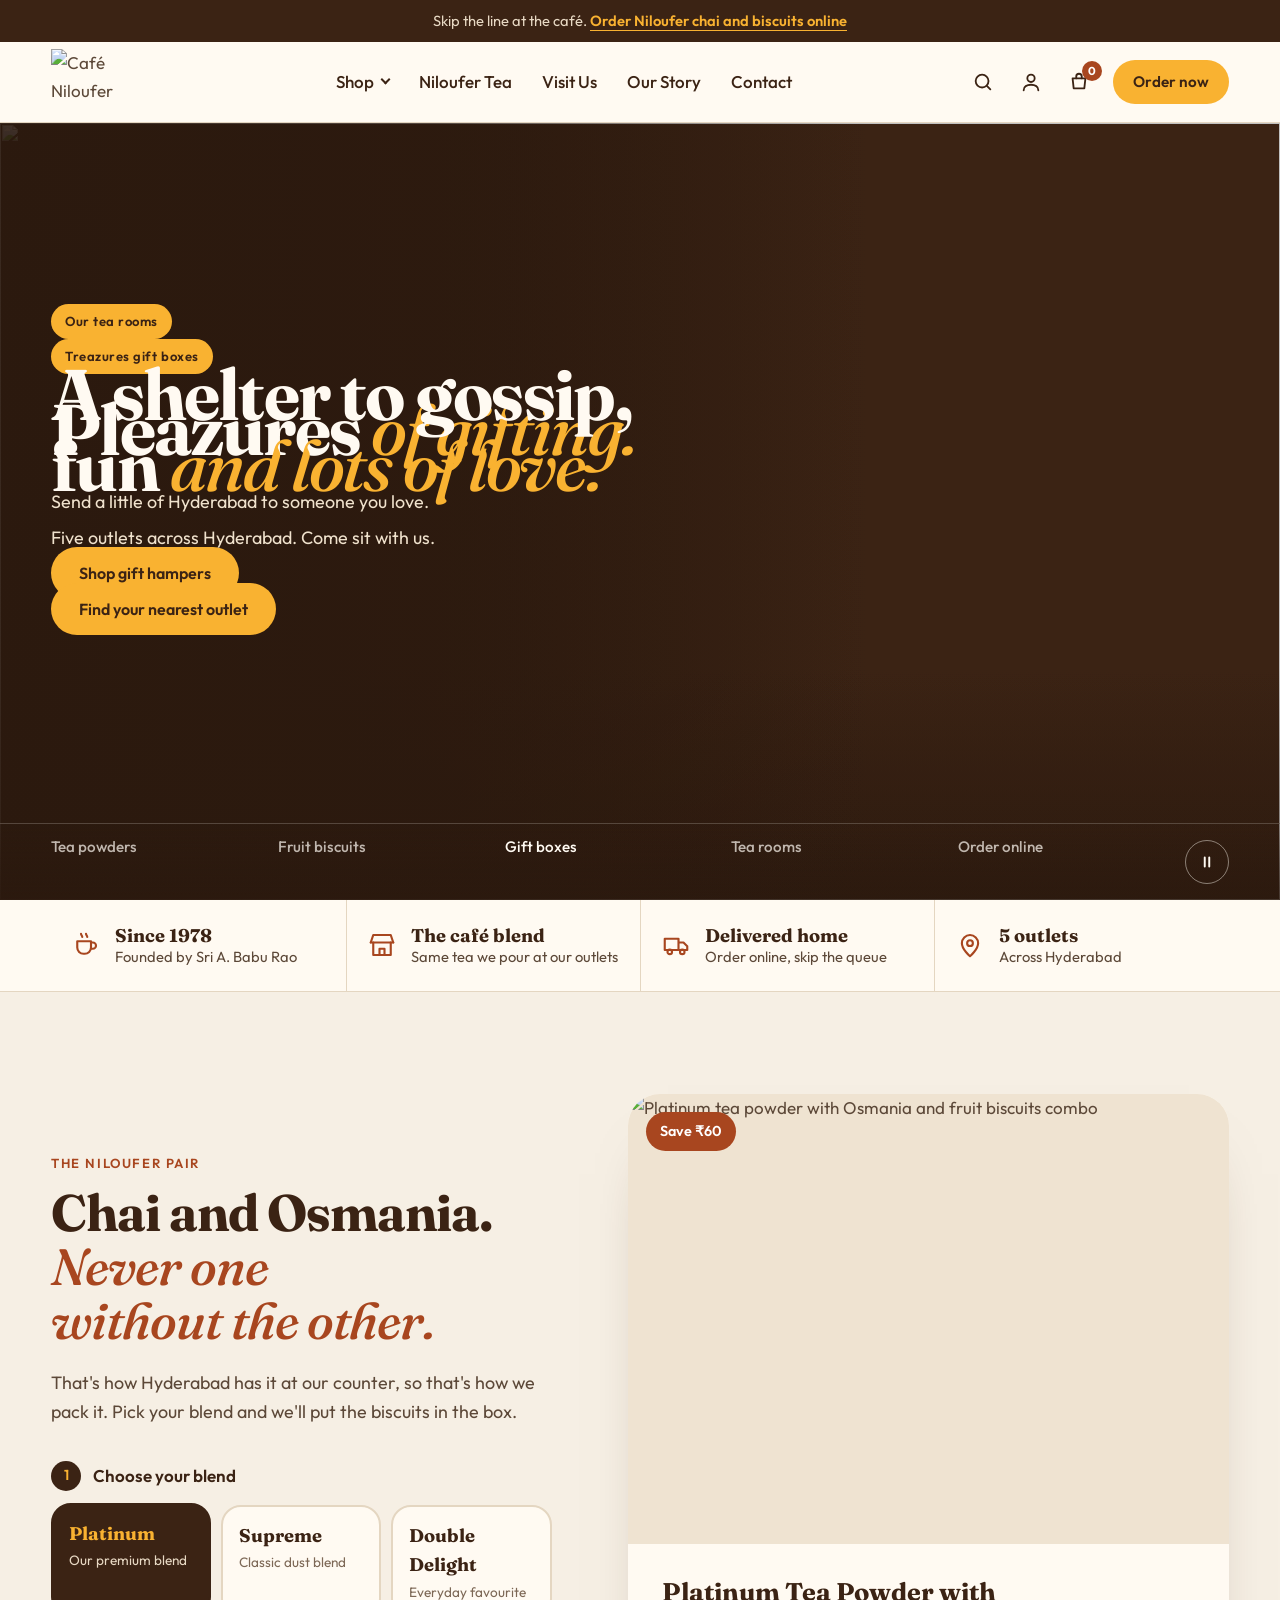
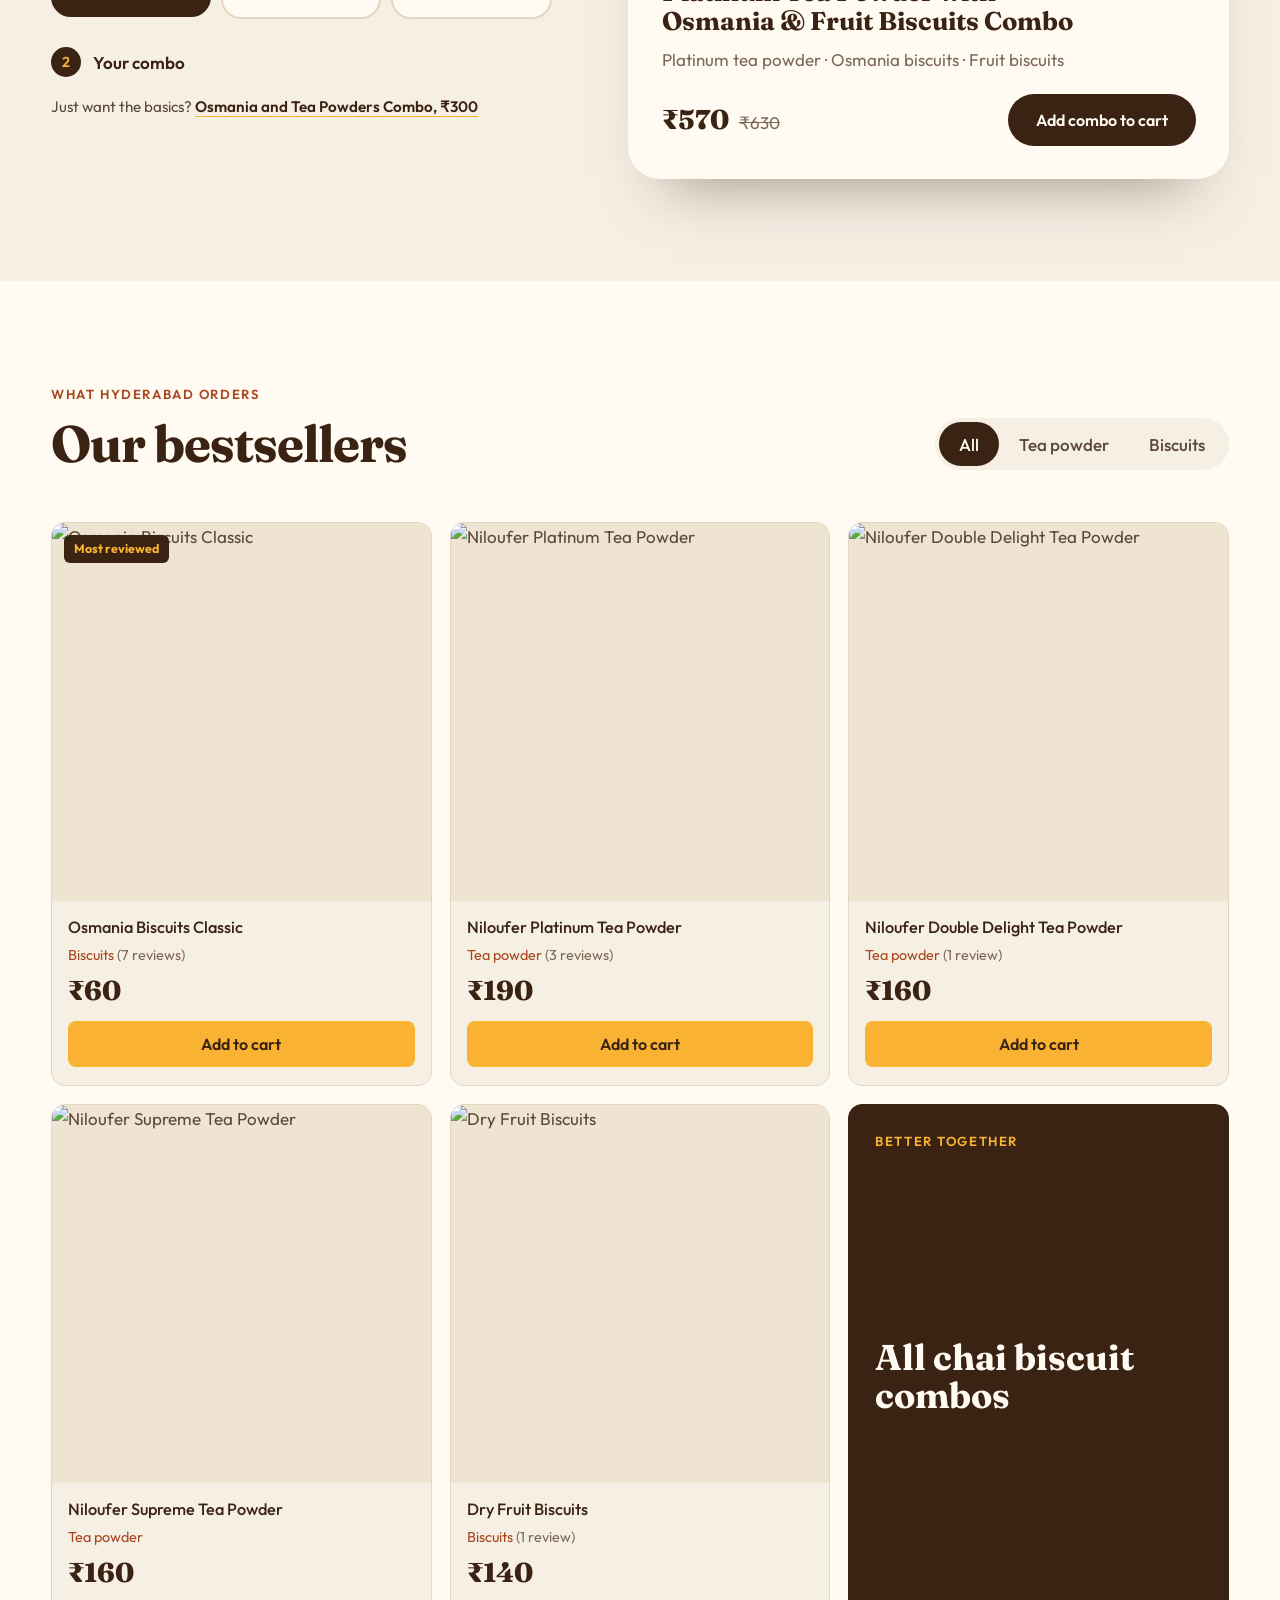
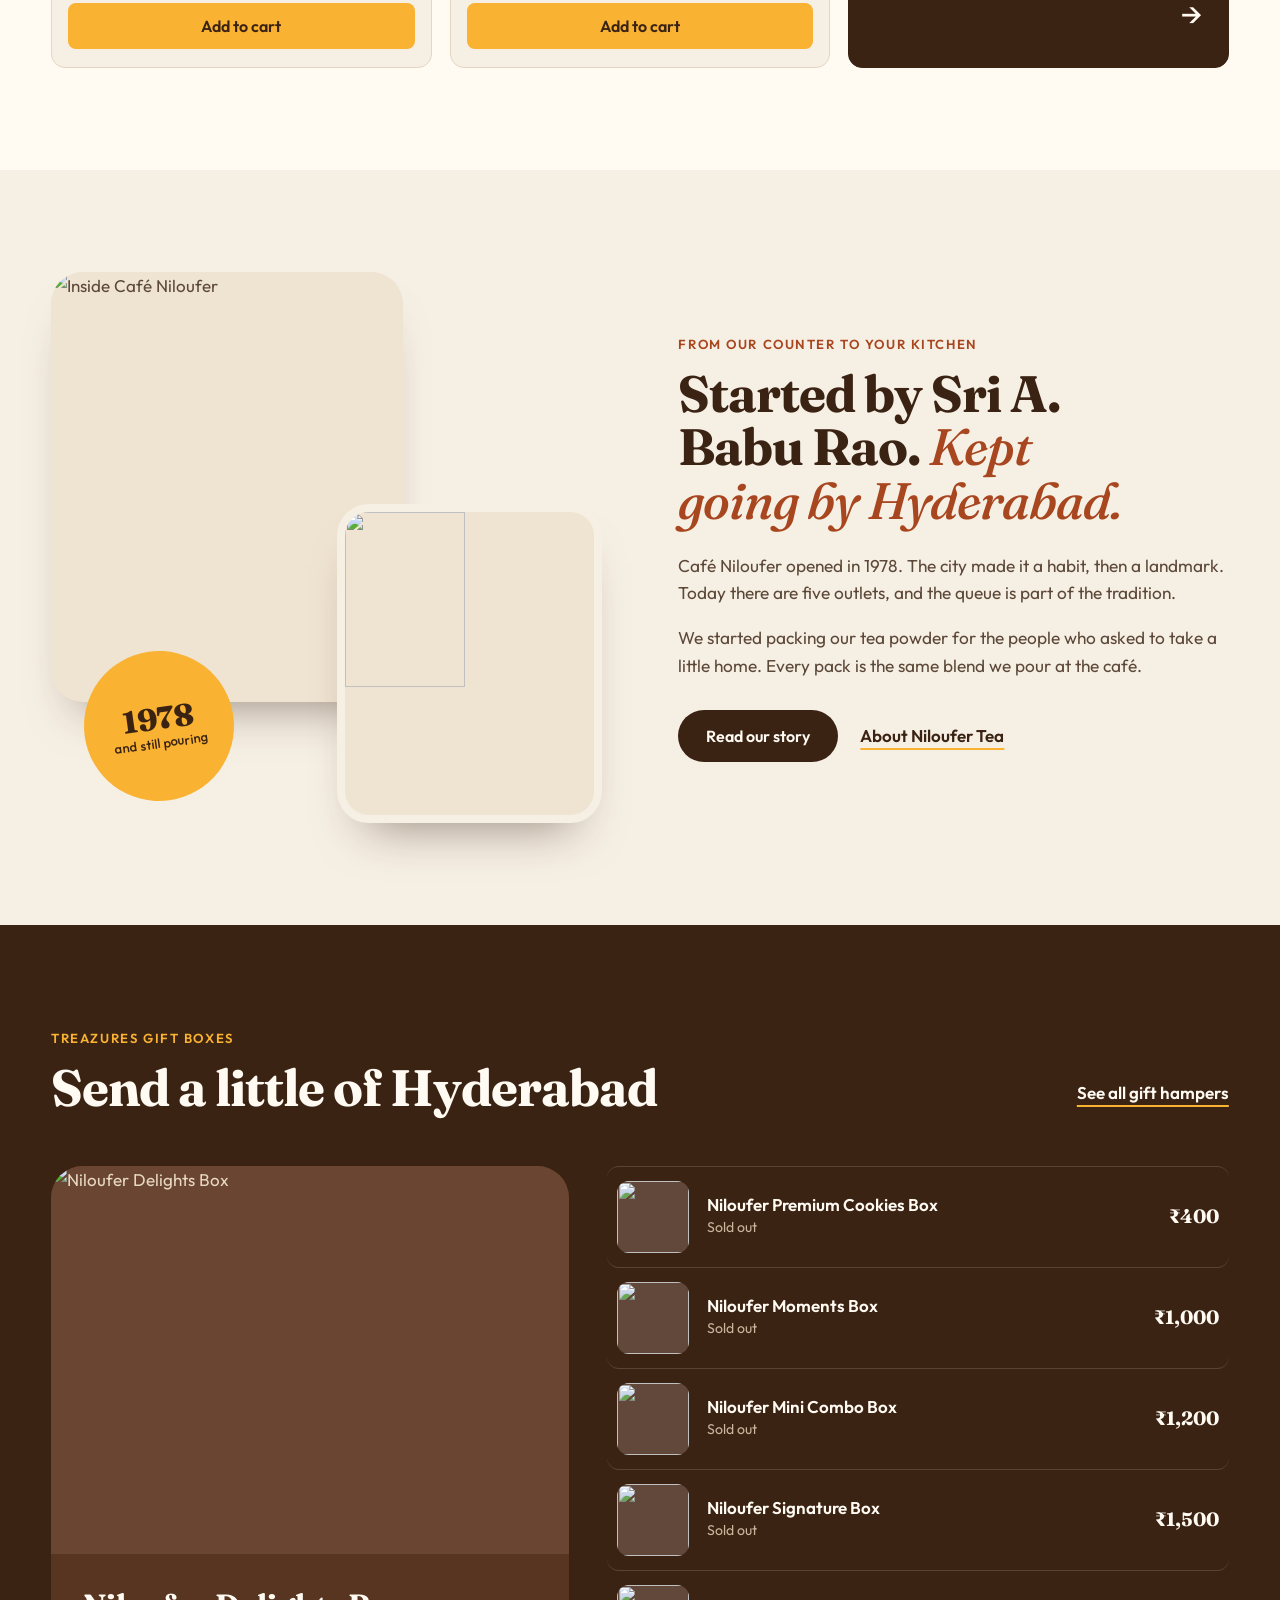
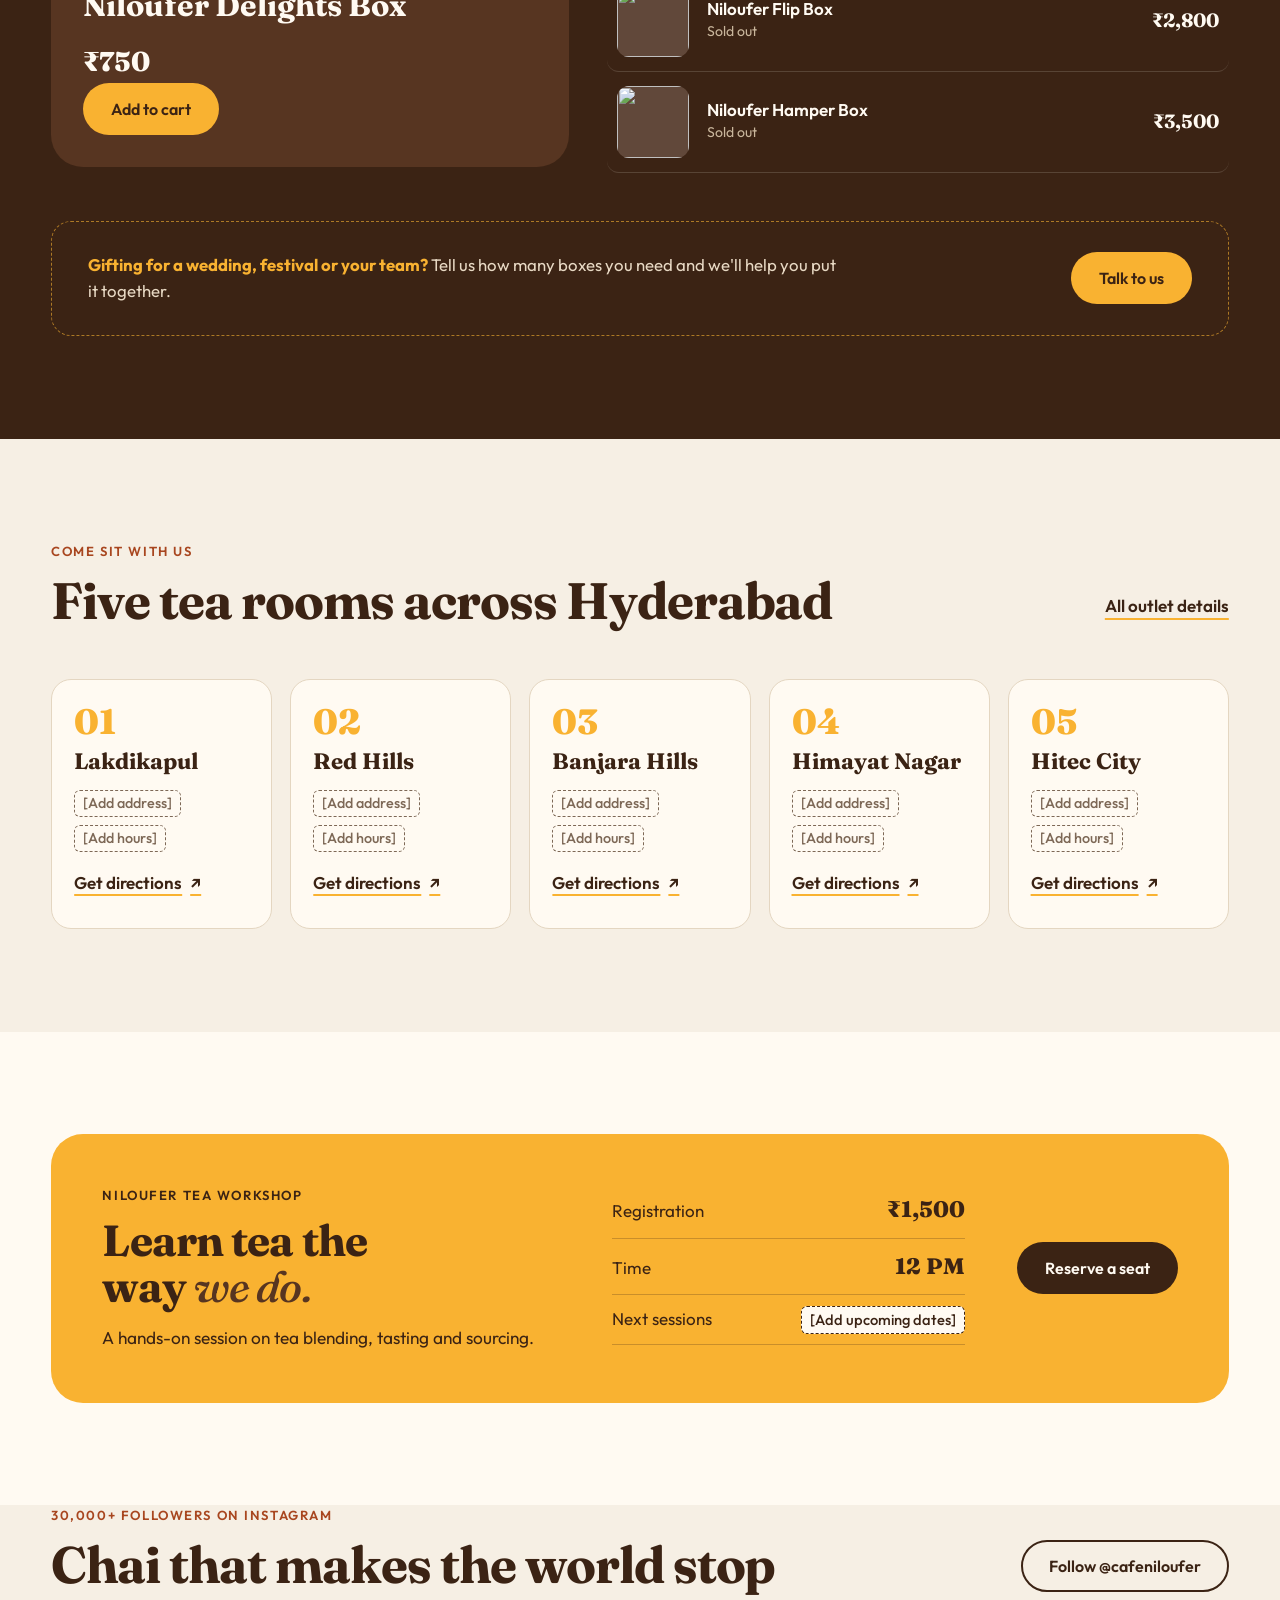
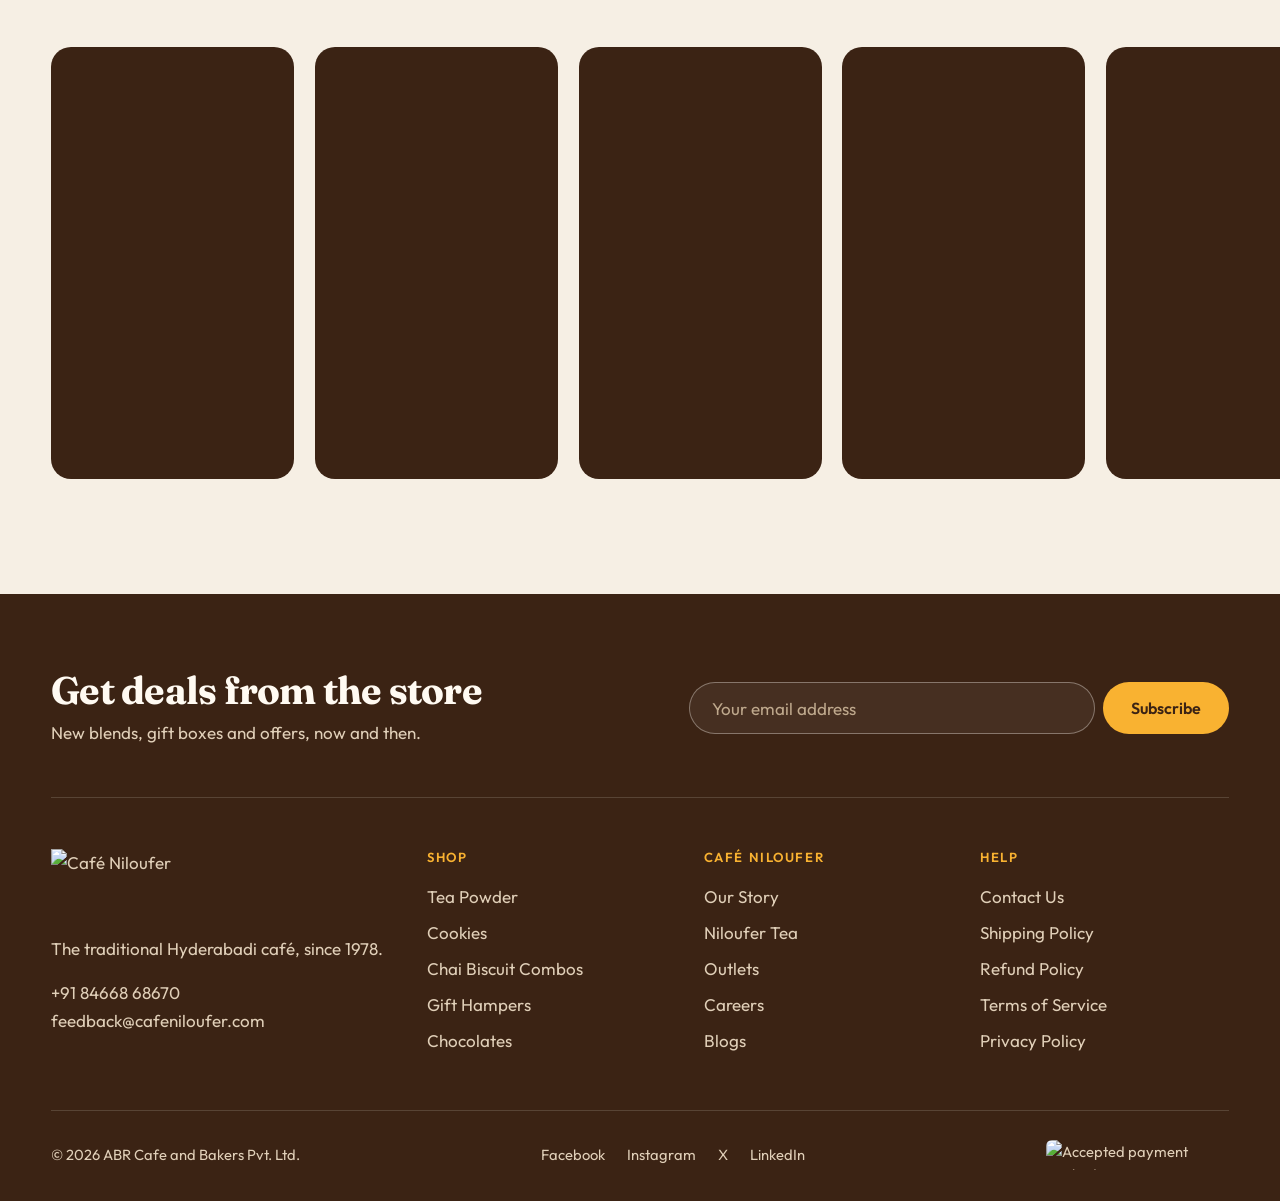
==== commit cffb9d08: "Use the dark layout's product cards for owner bestsellers Bestseller cards now follow the index-dark" ====
--- a/index-owner.html
+++ b/index-owner.html
@@ -223,7 +223,7 @@
 
 <!-- ======================================================
      SECTION: bestsellers   (Shopify: sections/featured-collection.liquid)
-     Each .product = snippets/product-card.liquid
+     Each .card = snippets/product-card.liquid (same card layout as index-dark.html)
      ====================================================== -->
 <section class="section section-cream" id="bestsellers">
   <div class="wrap">
@@ -240,47 +240,52 @@
     </div>
 
     <ul class="product-grid" id="productGrid">
-      <li class="product" data-cat="biscuits">
-        <a class="product-media" href="/products/osmania-biscuits"><img src="images/osmania-biscuits.webp" data-remote="p0qzdfdmgume7hkc4ddv.webp" alt="Osmania Biscuits Classic" loading="lazy" width="600" height="600"><span class="tag">Most reviewed</span></a>
-        <div class="product-body">
-          <p class="reviews">7 reviews</p>
+      <li class="product card" data-cat="biscuits">
+        <a class="card-media" href="/products/osmania-biscuits"><img src="images/osmania-biscuits.webp" data-remote="p0qzdfdmgume7hkc4ddv.webp" alt="Osmania Biscuits Classic" loading="lazy" width="600" height="600"><span class="flag">Most reviewed</span></a>
+        <div class="card-body">
           <h3><a href="/products/osmania-biscuits">Osmania Biscuits Classic</a></h3>
-          <div class="buy"><p class="price"><b>₹60</b></p><button type="button" class="add add-to-cart" aria-label="Add Osmania Biscuits Classic to cart">+</button></div>
-        </div>
-      </li>
-      <li class="product" data-cat="tea">
-        <a class="product-media" href="/products/niloufer-platinum-tea-powder"><img src="images/tea-platinum.webp" data-remote="Niloufer_Platinum_Tea_Powder.webp" alt="Niloufer Platinum Tea Powder" loading="lazy" width="600" height="600"></a>
-        <div class="product-body">
-          <p class="reviews">3 reviews</p>
+          <p class="card-sub">Biscuits <span class="rev">(7 reviews)</span></p>
+          <p class="card-price"><b>₹60</b></p>
+          <button type="button" class="btn btn-saffron add-to-cart">Add to cart</button>
+        </div>
+      </li>
+      <li class="product card" data-cat="tea">
+        <a class="card-media" href="/products/niloufer-platinum-tea-powder"><img src="images/tea-platinum.webp" data-remote="Niloufer_Platinum_Tea_Powder.webp" alt="Niloufer Platinum Tea Powder" loading="lazy" width="600" height="600"></a>
+        <div class="card-body">
           <h3><a href="/products/niloufer-platinum-tea-powder">Niloufer Platinum Tea Powder</a></h3>
-          <div class="buy"><p class="price"><b>₹190</b></p><button type="button" class="add add-to-cart" aria-label="Add Niloufer Platinum Tea Powder to cart">+</button></div>
-        </div>
-      </li>
-      <li class="product" data-cat="tea">
-        <a class="product-media" href="/products/niloufer-double-delight-tea-powder"><img src="images/tea-double-delight.webp" data-remote="Niloufer_Double_Delight_Tea_Powder.webp" alt="Niloufer Double Delight Tea Powder" loading="lazy" width="600" height="600"></a>
-        <div class="product-body">
-          <p class="reviews">1 review</p>
+          <p class="card-sub">Tea powder <span class="rev">(3 reviews)</span></p>
+          <p class="card-price"><b>₹190</b></p>
+          <button type="button" class="btn btn-saffron add-to-cart">Add to cart</button>
+        </div>
+      </li>
+      <li class="product card" data-cat="tea">
+        <a class="card-media" href="/products/niloufer-double-delight-tea-powder"><img src="images/tea-double-delight.webp" data-remote="Niloufer_Double_Delight_Tea_Powder.webp" alt="Niloufer Double Delight Tea Powder" loading="lazy" width="600" height="600"></a>
+        <div class="card-body">
           <h3><a href="/products/niloufer-double-delight-tea-powder">Niloufer Double Delight Tea Powder</a></h3>
-          <div class="buy"><p class="price"><b>₹160</b></p><button type="button" class="add add-to-cart" aria-label="Add Niloufer Double Delight Tea Powder to cart">+</button></div>
-        </div>
-      </li>
-      <li class="product" data-cat="tea">
-        <a class="product-media" href="/products/niloufer-supreme-dust-tea-powder"><img src="images/tea-supreme.webp" data-remote="Niloufer_Supreme_Tea_Powder_front.webp" alt="Niloufer Supreme Tea Powder" loading="lazy" width="600" height="600"></a>
-        <div class="product-body">
-          <p class="reviews">&nbsp;</p>
+          <p class="card-sub">Tea powder <span class="rev">(1 review)</span></p>
+          <p class="card-price"><b>₹160</b></p>
+          <button type="button" class="btn btn-saffron add-to-cart">Add to cart</button>
+        </div>
+      </li>
+      <li class="product card" data-cat="tea">
+        <a class="card-media" href="/products/niloufer-supreme-dust-tea-powder"><img src="images/tea-supreme.webp" data-remote="Niloufer_Supreme_Tea_Powder_front.webp" alt="Niloufer Supreme Tea Powder" loading="lazy" width="600" height="600"></a>
+        <div class="card-body">
           <h3><a href="/products/niloufer-supreme-dust-tea-powder">Niloufer Supreme Tea Powder</a></h3>
-          <div class="buy"><p class="price"><b>₹160</b></p><button type="button" class="add add-to-cart" aria-label="Add Niloufer Supreme Tea Powder to cart">+</button></div>
-        </div>
-      </li>
-      <li class="product" data-cat="biscuits">
-        <a class="product-media" href="/products/dry-fruit-biscuits"><img src="images/dry-fruit-biscuits.webp" data-remote="DryFruitBiscuits.webp" alt="Dry Fruit Biscuits" loading="lazy" width="600" height="600"></a>
-        <div class="product-body">
-          <p class="reviews">1 review</p>
+          <p class="card-sub">Tea powder</p>
+          <p class="card-price"><b>₹160</b></p>
+          <button type="button" class="btn btn-saffron add-to-cart">Add to cart</button>
+        </div>
+      </li>
+      <li class="product card" data-cat="biscuits">
+        <a class="card-media" href="/products/dry-fruit-biscuits"><img src="images/dry-fruit-biscuits.webp" data-remote="DryFruitBiscuits.webp" alt="Dry Fruit Biscuits" loading="lazy" width="600" height="600"></a>
+        <div class="card-body">
           <h3><a href="/products/dry-fruit-biscuits">Dry Fruit Biscuits</a></h3>
-          <div class="buy"><p class="price"><b>₹140</b></p><button type="button" class="add add-to-cart" aria-label="Add Dry Fruit Biscuits to cart">+</button></div>
-        </div>
-      </li>
-      <li class="product product-cta" data-cat="all">
+          <p class="card-sub">Biscuits <span class="rev">(1 review)</span></p>
+          <p class="card-price"><b>₹140</b></p>
+          <button type="button" class="btn btn-saffron add-to-cart">Add to cart</button>
+        </div>
+      </li>
+      <li class="product card card-cta" data-cat="all">
         <a href="/collections/combo">
           <span class="kicker">Better together</span>
           <b>All chai biscuit combos</b>
--- a/css/style-owner.css
+++ b/css/style-owner.css
@@ -204,28 +204,35 @@
 .tab { min-height: 44px; padding: 0 20px; border: 0; border-radius: 999px; background: transparent; font-weight: 500; color: var(--text); transition: background-color .2s ease, color .2s ease; }
 .tab:hover { color: var(--tea); }
 .tab.is-active { background: var(--tea); color: var(--cream); }
-.product-grid { display: grid; grid-template-columns: repeat(3, minmax(0, 1fr)); gap: clamp(14px, 2vw, 28px); }
-.product { display: flex; flex-direction: column; background: var(--milk); border-radius: var(--radius-m); overflow: hidden; transition: transform .25s ease, box-shadow .25s ease; }
-.product:hover { transform: translateY(-4px); box-shadow: 0 30px 44px -30px rgba(59, 35, 20, .45); }
+.product-grid { display: grid; grid-template-columns: repeat(3, minmax(0, 1fr)); gap: clamp(12px, 1.4vw, 22px); }
 .product[hidden] { display: none; }
-.product-media { position: relative; display: block; aspect-ratio: 5 / 4; overflow: hidden; background: #efe3d1; }
-.product-media img { width: 100%; height: 100%; object-fit: cover; transition: transform .6s ease; }
-.product:hover .product-media img { transform: scale(1.05); }
-.tag { position: absolute; top: 14px; left: 14px; padding: 6px 12px; border-radius: 999px; background: var(--tea); color: var(--saffron); font-size: 0.8rem; font-weight: 600; }
-.tag-ok { background: var(--leaf); color: #fff; }
-.product-body { display: flex; flex: 1; flex-direction: column; gap: 6px; padding: 18px 20px 20px; }
-.reviews { margin: 0; font-size: 0.85rem; color: var(--muted); }
-.product-body h3 { flex: 1; font-family: var(--font-display); font-weight: 700; font-size: 1.2rem; }
-.product-body h3 a:hover { color: var(--terracotta); }
-.buy { display: flex; align-items: center; justify-content: space-between; gap: 12px; margin-top: 8px; }
-.add { display: inline-flex; align-items: center; justify-content: center; width: 48px; height: 48px; border: 0; border-radius: 50%; background: var(--saffron); color: var(--tea); font-size: 1.6rem; font-weight: 500; line-height: 1; transition: background-color .2s ease, transform .2s ease; }
-.add:hover { background: var(--saffron-deep); transform: rotate(90deg); }
-.add.is-added { background: var(--leaf); color: #fff; transform: none; }
-.product-cta a { display: flex; flex: 1; flex-direction: column; justify-content: space-between; min-height: 260px; padding: 28px; background: var(--tea); color: var(--cream); }
-.product-cta .kicker { color: var(--saffron); }
-.product-cta b { font-family: var(--font-display); font-weight: 700; font-size: clamp(1.8rem, 2.8vw, 2.6rem); line-height: 1.05; }
-.product-cta .arrow { align-self: flex-end; font-size: 2rem; transition: transform .25s ease; }
-.product-cta a:hover .arrow { transform: translateX(8px); }
+
+/* product card: same structure as the index-dark.html cards
+   (square photo, name, category + reviews, big price, full-width button),
+   recoloured for this page */
+.card { display: flex; flex-direction: column; background: var(--milk); border: 1px solid var(--line); border-radius: 14px; overflow: hidden; transition: transform .25s ease, border-color .25s ease; }
+.card:hover { transform: translateY(-5px); border-color: var(--saffron); }
+.card-media { position: relative; display: block; aspect-ratio: 1 / 1; overflow: hidden; background: #efe3d1; }
+.card-media img { width: 100%; height: 100%; object-fit: cover; transition: transform .5s ease; }
+.card:hover .card-media img { transform: scale(1.05); }
+.flag { position: absolute; top: 12px; left: 12px; padding: 4px 10px; border-radius: 6px; background: var(--tea); color: var(--saffron); font-size: 0.78rem; font-weight: 700; }
+.card-body { display: flex; flex: 1; flex-direction: column; gap: 6px; padding: 16px 16px 18px; }
+.card-body h3 { flex: 1; font-family: var(--font-body); font-weight: 500; font-size: 1.02rem; color: var(--tea); }
+.card-body h3 a:hover { color: var(--terracotta); }
+.card-sub { margin: 0; font-size: 0.9rem; color: var(--terracotta); }
+.card-sub .rev { color: var(--muted); }
+.card-price { display: flex; flex-wrap: wrap; align-items: center; gap: 4px 10px; margin: 4px 0 10px; }
+.card-price b { font-family: var(--font-display); font-weight: 800; font-size: 1.7rem; line-height: 1; color: var(--tea); }
+.card-price s { color: var(--muted); }
+.card-save { margin-left: auto; padding: 4px 10px; border-radius: 6px; background: #dcefdf; color: var(--leaf); font-size: 0.8rem; font-weight: 700; }
+.card .btn { width: 100%; min-height: 46px; border-radius: 8px; }
+
+.card-cta { background: var(--tea); border-color: var(--tea); }
+.card-cta a { display: flex; flex: 1; flex-direction: column; justify-content: space-between; min-height: 240px; padding: 26px; color: var(--cream); }
+.card-cta .kicker { color: var(--saffron); }
+.card-cta b { font-family: var(--font-display); font-weight: 700; font-size: clamp(1.8rem, 2.8vw, 2.6rem); line-height: 1.05; }
+.card-cta .arrow { align-self: flex-end; font-size: 2rem; transition: transform .25s ease; }
+.card-cta a:hover .arrow { transform: translateX(8px); }
 
 /* ---------- Story ---------- */
 .story-grid { display: grid; grid-template-columns: minmax(0, 1fr) minmax(0, 1fr); align-items: center; gap: clamp(32px, 6vw, 104px); }
@@ -386,12 +393,12 @@
   .blend-picker { grid-template-columns: 1fr; }
   .blend { min-height: 0; flex-direction: row; align-items: baseline; gap: 10px; }
   .product-grid { grid-template-columns: 1fr 1fr; gap: 12px; }
-  .product-body { padding: 14px; }
-  .product-body h3 { font-size: 1rem; }
+  .card-body { padding: 12px 12px 14px; }
+  .card-price b { font-size: 1.45rem; }
+  .card .btn { padding: 0 8px; font-size: 0.95rem; }
   .price b { font-size: 1.35rem; }
-  .add { width: 44px; height: 44px; }
-  .product-cta { grid-column: 1 / -1; }
-  .product-cta a { min-height: 160px; }
+  .card-cta { grid-column: 1 / -1; }
+  .card-cta a { min-height: 160px; }
   .gift-hero { grid-template-columns: 1fr; }
   .gift-row { grid-template-columns: 60px minmax(0, 1fr) auto; gap: 12px; }
   .gift-row img { width: 60px; height: 60px; }
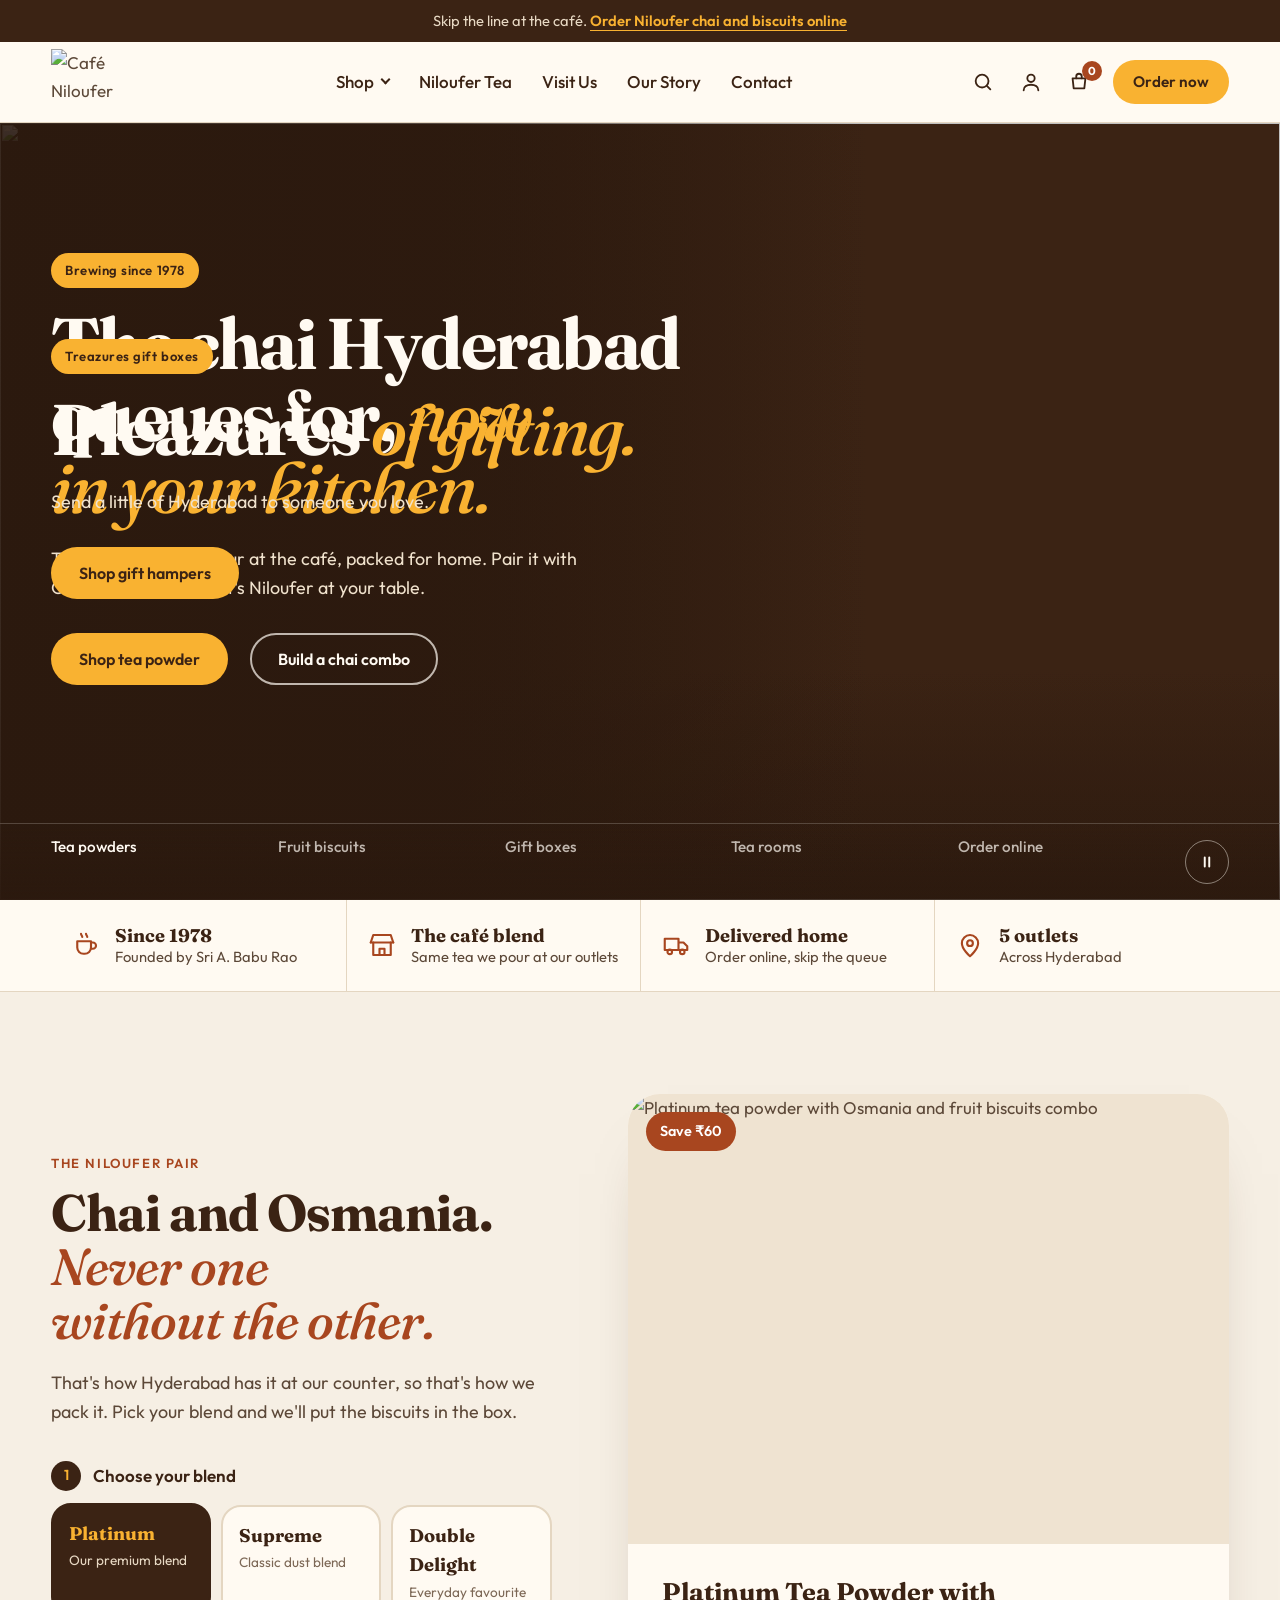
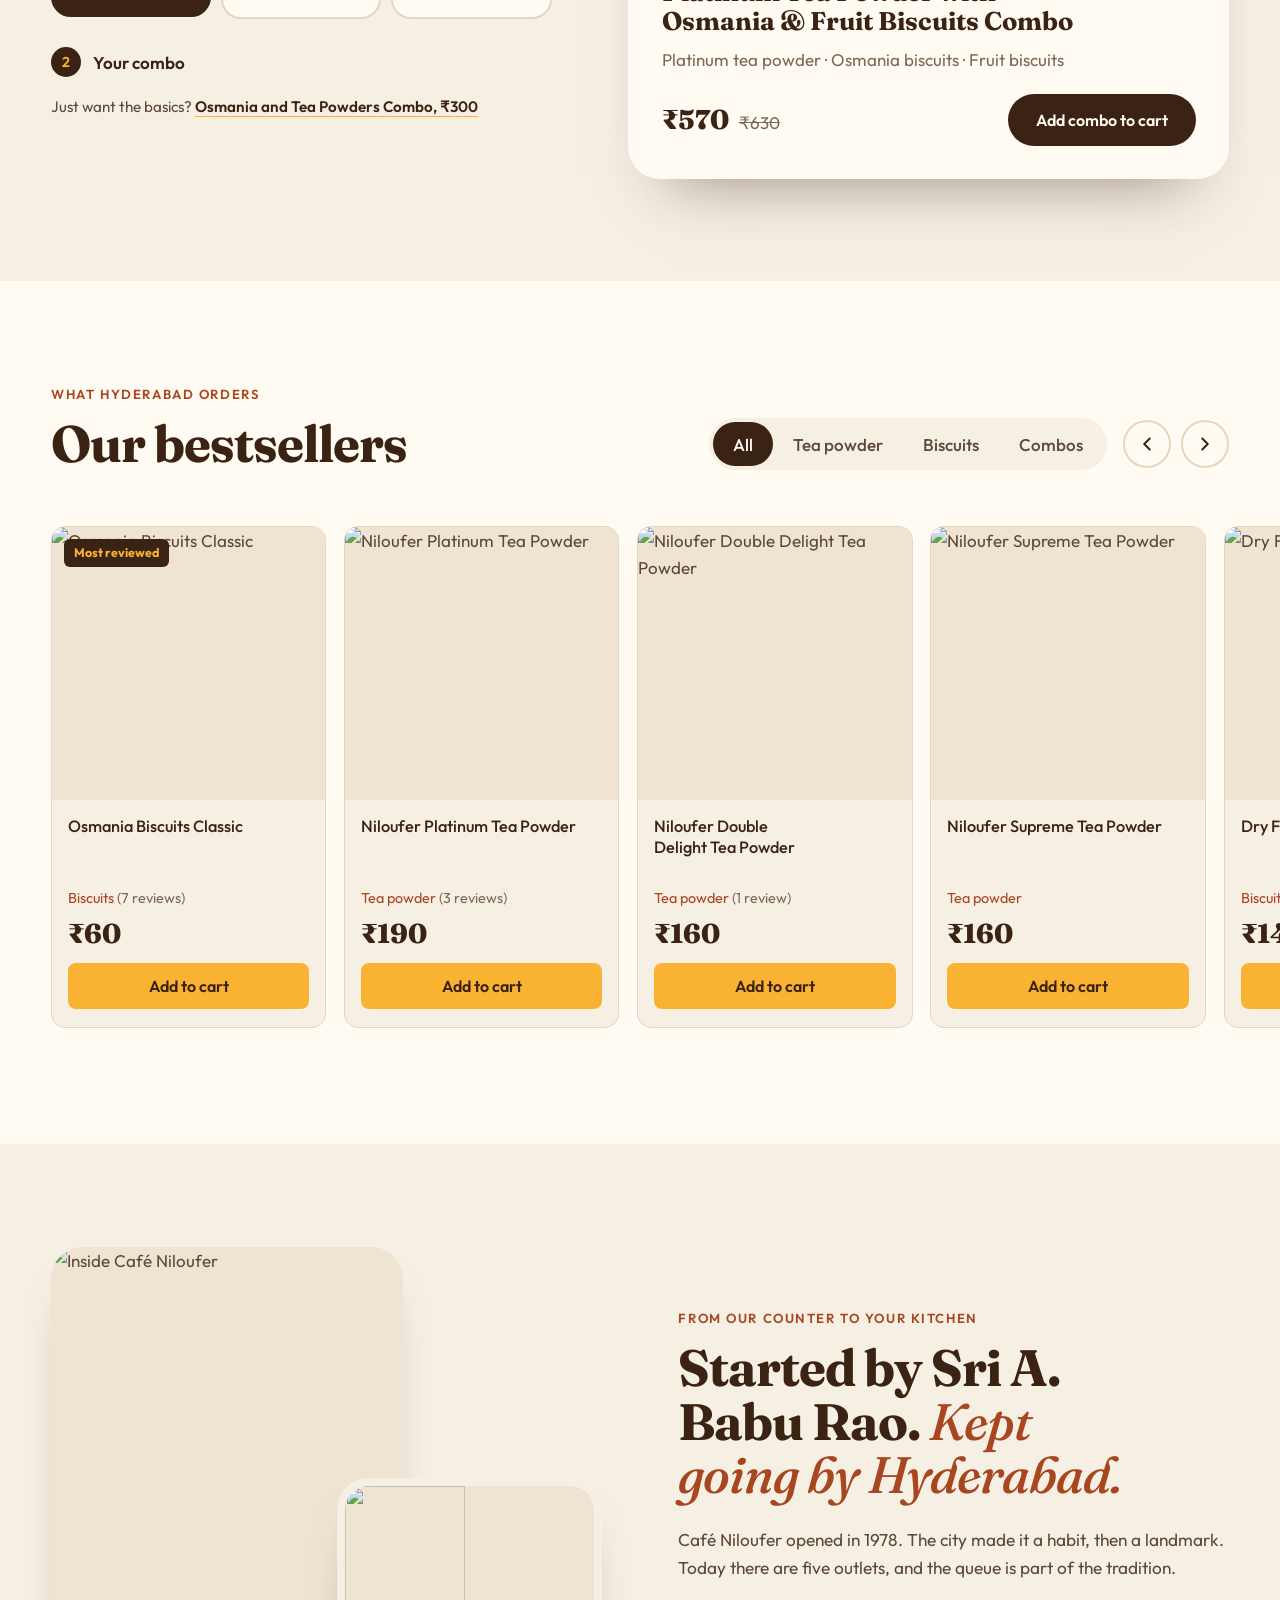
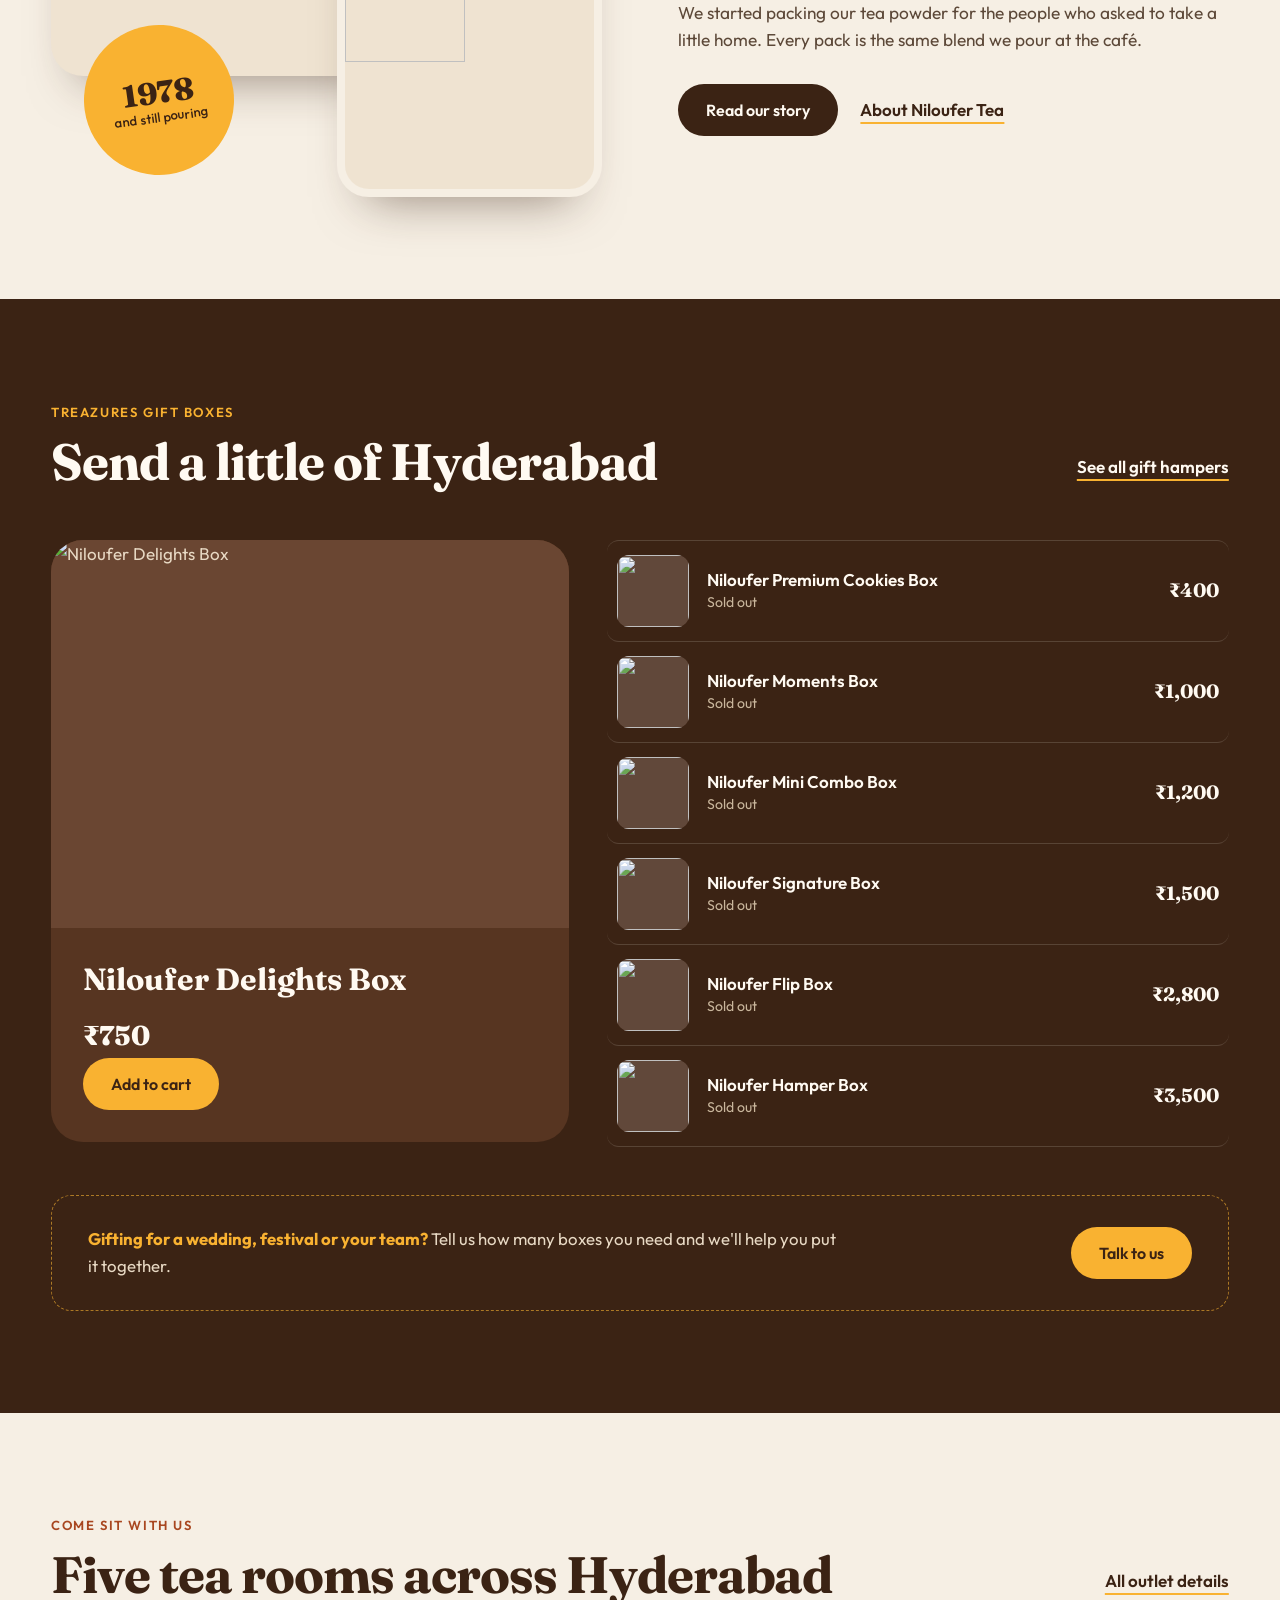
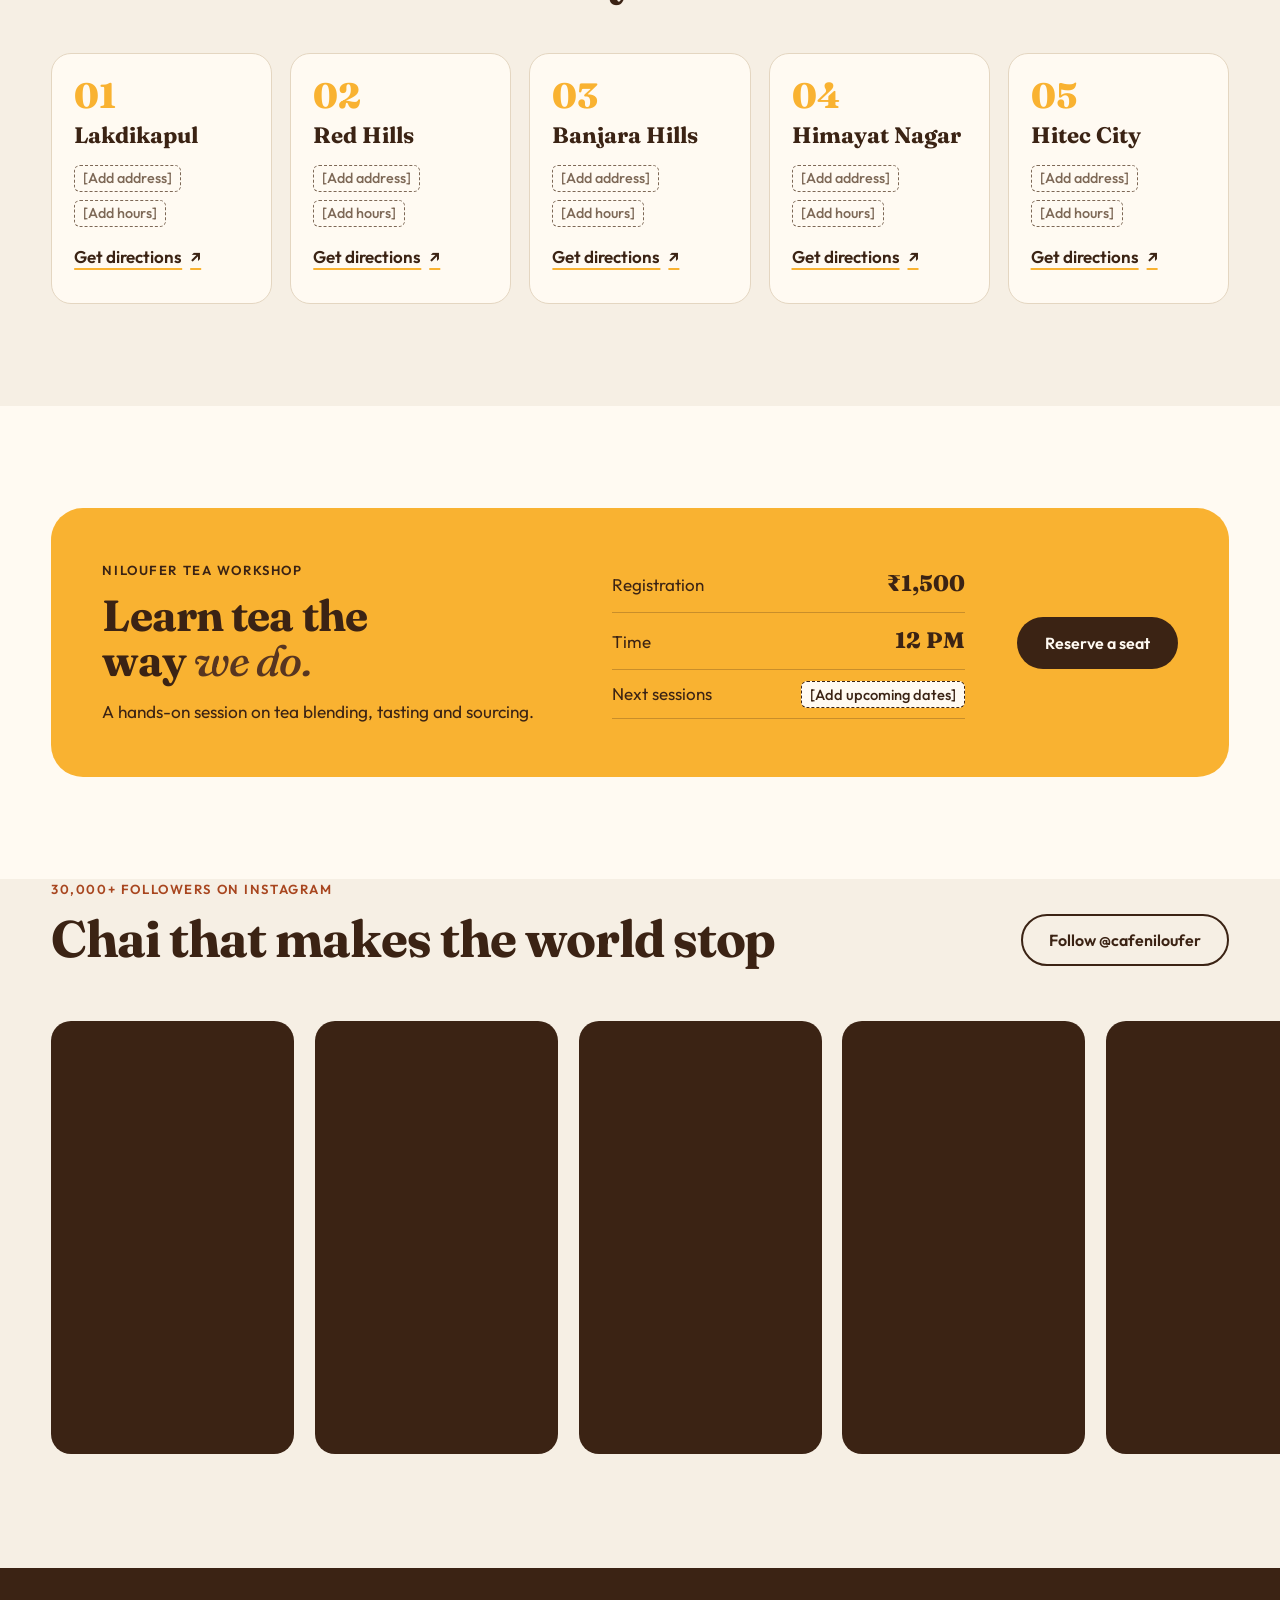
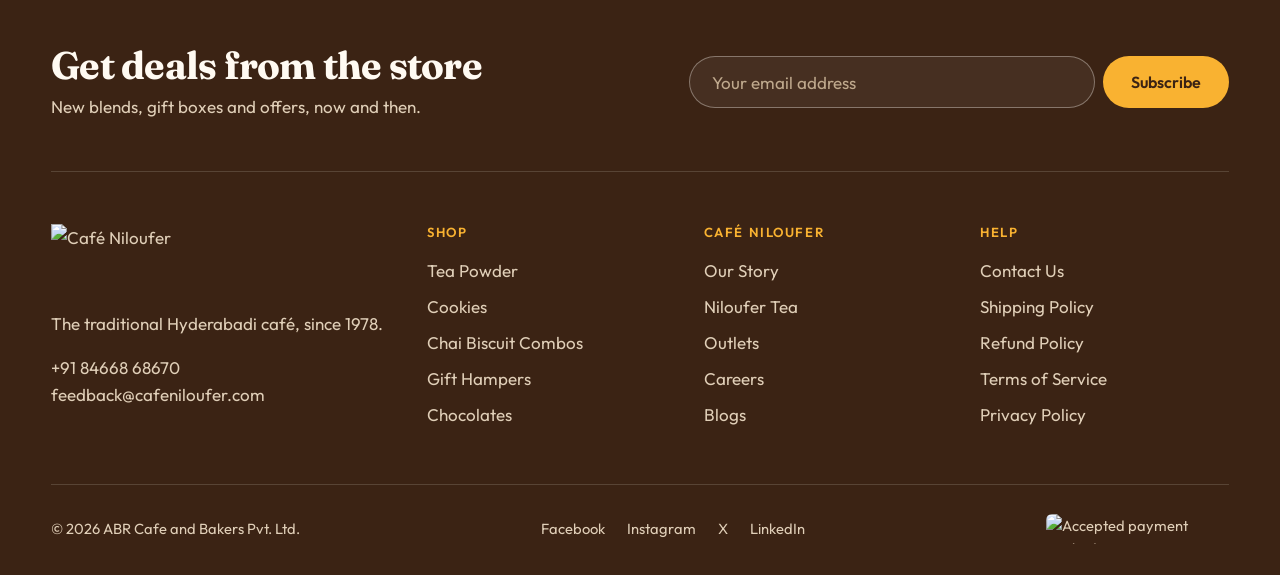
==== commit 5cc89f7d: "Make owner bestsellers a carousel like the dark layout Bestsellers now scroll sideways in a full-wid" ====
--- a/index-owner.html
+++ b/index-owner.html
@@ -222,7 +222,7 @@
 </section>
 
 <!-- ======================================================
-     SECTION: bestsellers   (Shopify: sections/featured-collection.liquid)
+     SECTION: bestsellers carousel   (Shopify: sections/product-carousel.liquid)
      Each .card = snippets/product-card.liquid (same card layout as index-dark.html)
      ====================================================== -->
 <section class="section section-cream" id="bestsellers">
@@ -232,14 +232,20 @@
         <p class="kicker">What Hyderabad orders</p>
         <h2>Our bestsellers</h2>
       </div>
-      <div class="tabs" role="group" aria-label="Filter bestsellers">
+      <div class="head-tools">
+        <div class="tabs" role="group" aria-label="Filter bestsellers">
         <button type="button" class="tab is-active" data-filter="all" aria-pressed="true">All</button>
         <button type="button" class="tab" data-filter="tea" aria-pressed="false">Tea powder</button>
         <button type="button" class="tab" data-filter="biscuits" aria-pressed="false">Biscuits</button>
-      </div>
-    </div>
-
-    <ul class="product-grid" id="productGrid">
+          <button type="button" class="tab" data-filter="combo" aria-pressed="false">Combos</button>
+        </div>
+        <button class="round-btn" data-rail="productGrid" data-dir="-1" aria-label="Scroll bestsellers back"><svg width="22" height="22" viewBox="0 0 24 24" fill="none" stroke="currentColor" stroke-width="2.2" stroke-linecap="round" stroke-linejoin="round" aria-hidden="true"><path d="M15 6l-6 6 6 6"/></svg></button>
+        <button class="round-btn" data-rail="productGrid" data-dir="1" aria-label="Scroll bestsellers forward"><svg width="22" height="22" viewBox="0 0 24 24" fill="none" stroke="currentColor" stroke-width="2.2" stroke-linecap="round" stroke-linejoin="round" aria-hidden="true"><path d="M9 6l6 6-6 6"/></svg></button>
+      </div>
+    </div>
+  </div>
+
+  <ul class="rail" id="productGrid" tabindex="0" aria-label="Bestsellers">
       <li class="product card" data-cat="biscuits">
         <a class="card-media" href="/products/osmania-biscuits"><img src="images/osmania-biscuits.webp" data-remote="p0qzdfdmgume7hkc4ddv.webp" alt="Osmania Biscuits Classic" loading="lazy" width="600" height="600"><span class="flag">Most reviewed</span></a>
         <div class="card-body">
@@ -282,6 +288,33 @@
           <h3><a href="/products/dry-fruit-biscuits">Dry Fruit Biscuits</a></h3>
           <p class="card-sub">Biscuits <span class="rev">(1 review)</span></p>
           <p class="card-price"><b>₹140</b></p>
+          <button type="button" class="btn btn-saffron add-to-cart">Add to cart</button>
+        </div>
+      </li>
+      <li class="product card" data-cat="combo">
+        <a class="card-media" href="/products/combo-3"><img src="images/combo-supreme.png" data-remote="Combo3_supreme.png" alt="Supreme tea powder with Osmania and fruit biscuits combo" loading="lazy" width="600" height="600"></a>
+        <div class="card-body">
+          <h3><a href="/products/combo-3">Supreme / Double Delight Tea Powder with Osmania &amp; Fruit Biscuits Combo</a></h3>
+          <p class="card-sub">Chai biscuit combo</p>
+          <p class="card-price"><b>₹520</b> <s>₹580</s> <span class="card-save">Save ₹60</span></p>
+          <button type="button" class="btn btn-saffron add-to-cart">Add to cart</button>
+        </div>
+      </li>
+      <li class="product card" data-cat="combo">
+        <a class="card-media" href="/products/combo-2"><img src="images/combo-platinum.png" data-remote="Combo2_Final.png" alt="Platinum tea powder with Osmania and fruit biscuits combo" loading="lazy" width="600" height="600"></a>
+        <div class="card-body">
+          <h3><a href="/products/combo-2">Platinum Tea Powder with Osmania &amp; Fruit Biscuits Combo</a></h3>
+          <p class="card-sub">Chai biscuit combo</p>
+          <p class="card-price"><b>₹570</b> <s>₹630</s> <span class="card-save">Save ₹60</span></p>
+          <button type="button" class="btn btn-saffron add-to-cart">Add to cart</button>
+        </div>
+      </li>
+      <li class="product card" data-cat="combo">
+        <a class="card-media" href="/products/combo-1"><img src="images/combo-osmania-tea.png" data-remote="Combo1_option1.png" alt="Osmania biscuits and tea powders combo" loading="lazy" width="600" height="600"></a>
+        <div class="card-body">
+          <h3><a href="/products/combo-1">Osmania and Tea Powders Combo</a></h3>
+          <p class="card-sub">Chai biscuit combo</p>
+          <p class="card-price"><b>₹300</b> <s>₹320</s> <span class="card-save">Save ₹20</span></p>
           <button type="button" class="btn btn-saffron add-to-cart">Add to cart</button>
         </div>
       </li>
@@ -292,8 +325,7 @@
           <span class="arrow" aria-hidden="true">→</span>
         </a>
       </li>
-    </ul>
-  </div>
+  </ul>
 </section>
 
 <!-- ======================================================
--- a/css/style-owner.css
+++ b/css/style-owner.css
@@ -204,7 +204,15 @@
 .tab { min-height: 44px; padding: 0 20px; border: 0; border-radius: 999px; background: transparent; font-weight: 500; color: var(--text); transition: background-color .2s ease, color .2s ease; }
 .tab:hover { color: var(--tea); }
 .tab.is-active { background: var(--tea); color: var(--cream); }
-.product-grid { display: grid; grid-template-columns: repeat(3, minmax(0, 1fr)); gap: clamp(12px, 1.4vw, 22px); }
+.head-tools { display: flex; flex-wrap: wrap; align-items: center; gap: 10px; }
+.head-tools .tabs { margin-right: 6px; }
+.round-btn { display: inline-flex; align-items: center; justify-content: center; width: 48px; height: 48px; border: 2px solid var(--line); border-radius: 50%; background: transparent; color: var(--tea); transition: border-color .2s ease, background-color .2s ease, color .2s ease; }
+.round-btn:hover { border-color: var(--tea); background: var(--tea); color: var(--saffron); }
+
+/* carousel rail: same behaviour as the index-dark.html bestsellers */
+.rail { display: flex; gap: clamp(12px, 1.4vw, 22px); overflow-x: auto; scroll-snap-type: x proximity; scroll-padding-inline: var(--gutter); padding: 4px var(--gutter) 14px; scrollbar-width: none; }
+.rail::-webkit-scrollbar { display: none; }
+.rail > li { flex: 0 0 clamp(230px, 21.5vw, 340px); scroll-snap-align: start; }
 .product[hidden] { display: none; }
 
 /* product card: same structure as the index-dark.html cards
@@ -370,7 +378,6 @@
   .promise-list li:nth-child(3) { border-left: 0; }
   .promise-list li:nth-child(n + 3) { border-top: 1px solid var(--line); }
   .pair-grid, .story-grid { grid-template-columns: 1fr; }
-  .product-grid { grid-template-columns: repeat(2, minmax(0, 1fr)); }
   .footer-cols { grid-template-columns: repeat(2, minmax(0, 1fr)); }
   .footer-brand { grid-column: 1 / -1; }
 
@@ -386,19 +393,20 @@
 @media (max-width: 640px) {
   body { font-size: 16px; }
   .head .tabs { width: 100%; }
-  .tab { flex: 1; padding: 0 10px; }
+  .tab { flex: 1 1 auto; padding: 0 8px; font-size: 0.92rem; white-space: nowrap; }
   .promise-list { grid-template-columns: 1fr; }
   .promise-list li { padding: 16px 4px; }
   .promise-list li + li { border-left: 0; border-top: 1px solid var(--line); }
   .blend-picker { grid-template-columns: 1fr; }
   .blend { min-height: 0; flex-direction: row; align-items: baseline; gap: 10px; }
-  .product-grid { grid-template-columns: 1fr 1fr; gap: 12px; }
+  .head-tools { width: 100%; }
+  .head-tools .round-btn { display: none; }
+  .head-tools .tabs { width: 100%; margin-right: 0; }
+  .rail > li { flex-basis: 66%; }
   .card-body { padding: 12px 12px 14px; }
   .card-price b { font-size: 1.45rem; }
   .card .btn { padding: 0 8px; font-size: 0.95rem; }
   .price b { font-size: 1.35rem; }
-  .card-cta { grid-column: 1 / -1; }
-  .card-cta a { min-height: 160px; }
   .gift-hero { grid-template-columns: 1fr; }
   .gift-row { grid-template-columns: 60px minmax(0, 1fr) auto; gap: 12px; }
   .gift-row img { width: 60px; height: 60px; }
